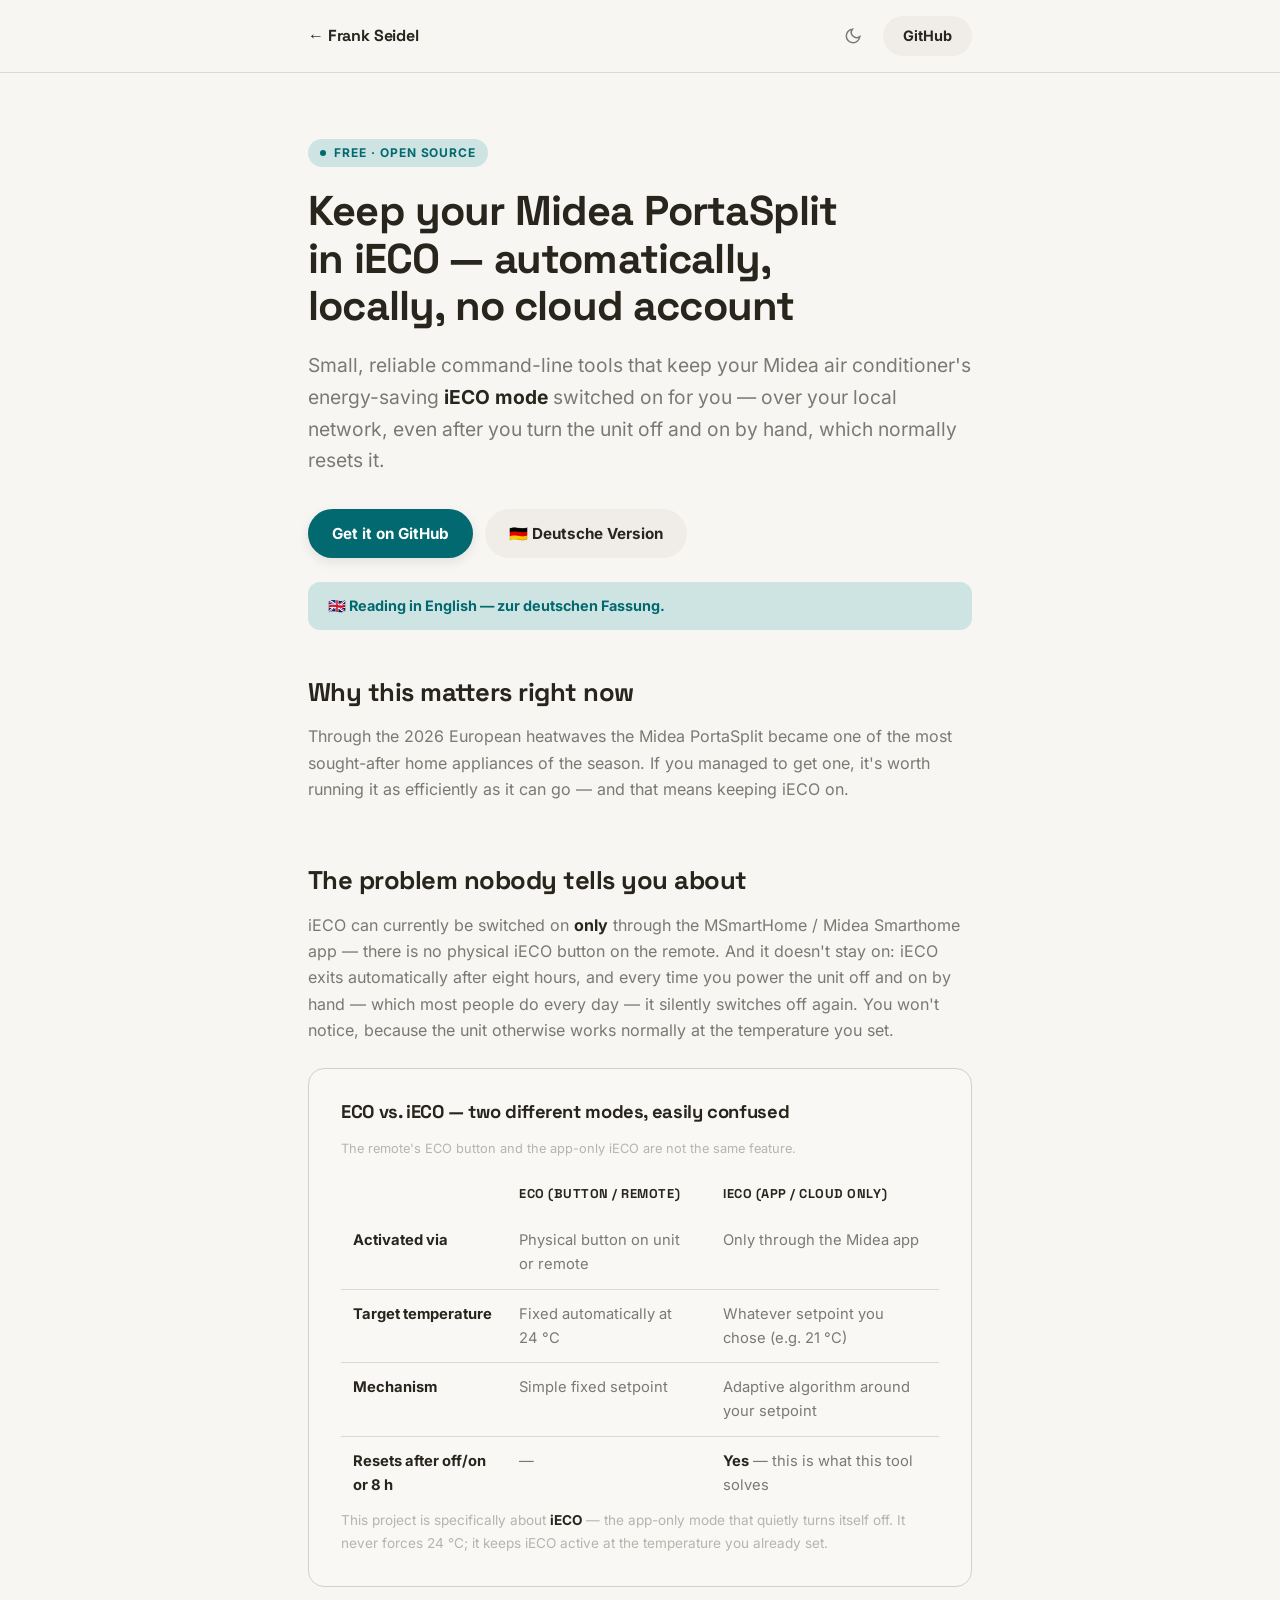
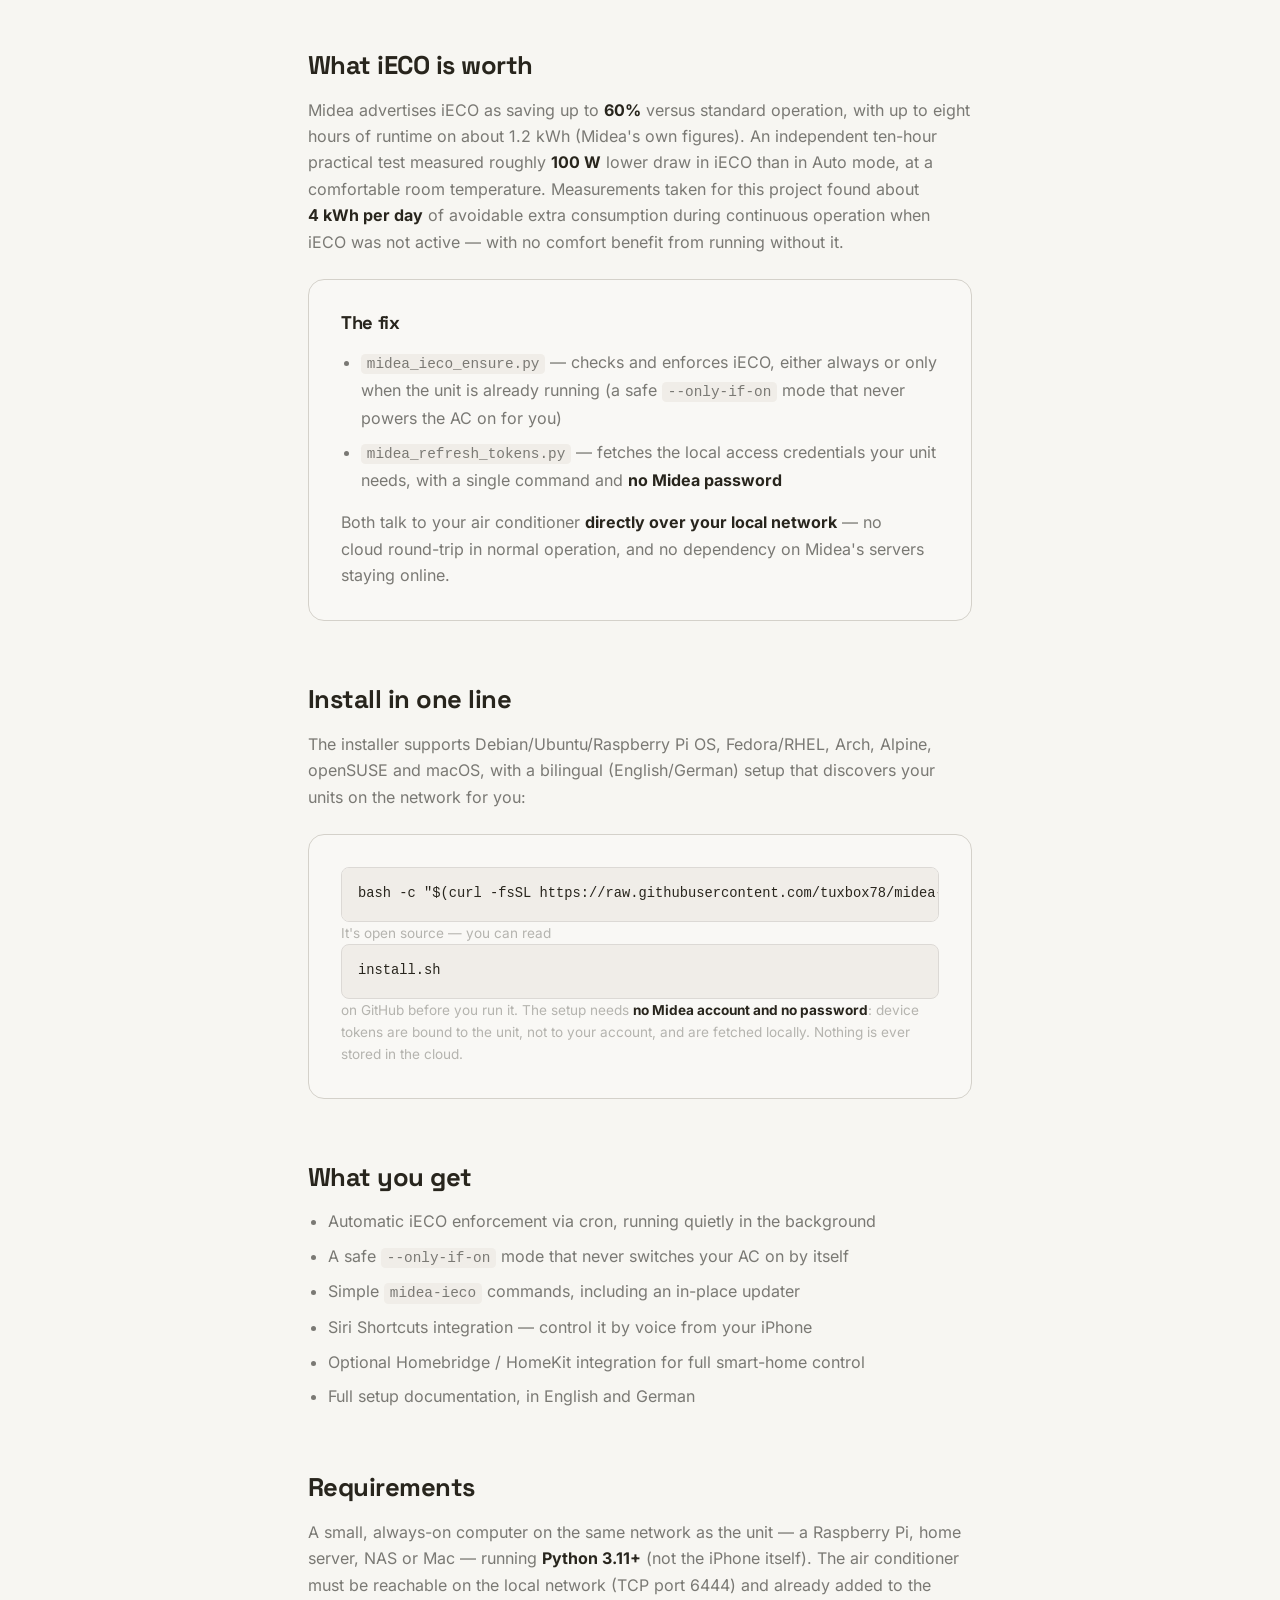
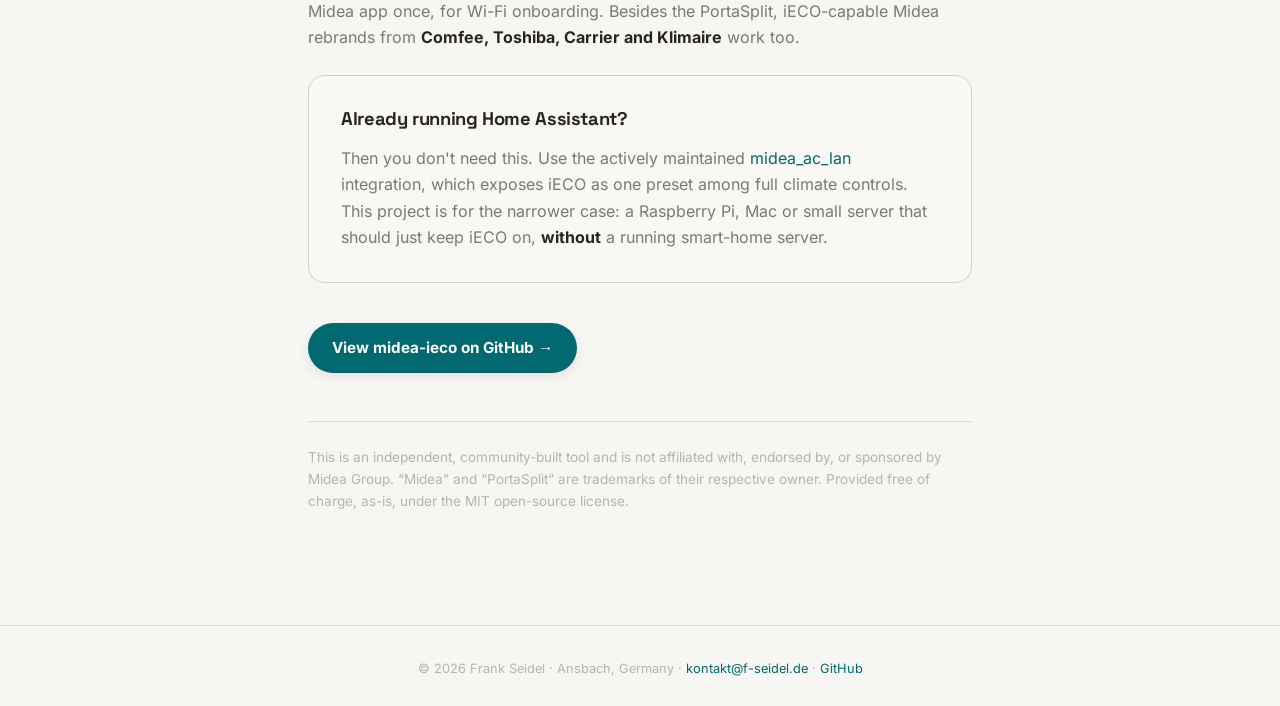
==== midea-ieco.html @ d1c1fd8d "midea-ieco: add English landing page Self-contained page in the site's design system (self-hosted fo" ====
<!DOCTYPE html>
<html lang="en">
<head>
  <meta charset="UTF-8" />
  <meta name="viewport" content="width=device-width, initial-scale=1.0" />
  <title>midea-ieco — Keep your Midea PortaSplit in iECO, automatically | Frank Seidel</title>
  <meta name="description" content="Free, open-source command-line tools that keep your Midea PortaSplit's energy-saving iECO mode permanently active — locally, without the app, no cloud account. Measured ~4 kWh/day saved." />

  <!-- Canonical + language alternates (separate URL per language, GDPR-clean, hreflang-linked) -->
  <link rel="canonical" href="https://f-seidel.de/midea-ieco.html" />
  <link rel="alternate" hreflang="en" href="https://f-seidel.de/midea-ieco.html" />
  <link rel="alternate" hreflang="de" href="https://f-seidel.de/de/midea-ieco.html" />
  <link rel="alternate" hreflang="x-default" href="https://f-seidel.de/midea-ieco.html" />

  <!-- Open Graph / Twitter — URLs MUST be absolute; social scrapers run no JS and need a real image file -->
  <meta property="og:type" content="website" />
  <meta property="og:title" content="Stop your Midea PortaSplit wasting electricity" />
  <meta property="og:description" content="Free, open-source scripts that keep the energy-saving iECO mode permanently active — locally, no app, no cloud account. Measured ~4 kWh/day saved." />
  <meta property="og:url" content="https://f-seidel.de/midea-ieco.html" />
  <meta property="og:image" content="https://f-seidel.de/assets/og/midea-ieco.png" />
  <meta property="og:image:width" content="1200" />
  <meta property="og:image:height" content="630" />
  <meta property="og:locale" content="en" />
  <meta property="og:locale:alternate" content="de" />
  <meta name="twitter:card" content="summary_large_image" />
  <meta name="twitter:title" content="Stop your Midea PortaSplit wasting electricity" />
  <meta name="twitter:description" content="Free, open-source scripts that keep iECO permanently active — locally, no app, no cloud account." />
  <meta name="twitter:image" content="https://f-seidel.de/assets/og/midea-ieco.png" />

  <link rel="icon" href="data:image/svg+xml,%3Csvg xmlns='http://www.w3.org/2000/svg' viewBox='0 0 24 24' fill='none' stroke='%234f98a3' stroke-width='2' stroke-linecap='round'%3E%3Cline x1='12' y1='2' x2='12' y2='22'/%3E%3Cline x1='2' y1='12' x2='22' y2='12'/%3E%3Cline x1='4.9' y1='4.9' x2='19.1' y2='19.1'/%3E%3Cline x1='19.1' y1='4.9' x2='4.9' y2='19.1'/%3E%3C/svg%3E" />

  <!-- Self-hosted fonts (SIL OFL) — same stylesheet the main site uses, no third-party CDN -->
  <link rel="stylesheet" href="assets/fonts/fonts.css" />

  <script type="application/ld+json">
  {
    "@context": "https://schema.org",
    "@type": "SoftwareApplication",
    "name": "midea-ieco",
    "applicationCategory": "UtilitiesApplication",
    "operatingSystem": "Linux, macOS",
    "description": "Free, open-source command-line tools that keep the energy-saving iECO mode of Midea PortaSplit (and compatible) air conditioners permanently active over the local network, without the app or a cloud account.",
    "url": "https://f-seidel.de/midea-ieco.html",
    "downloadUrl": "https://github.com/tuxbox78/midea-ieco",
    "license": "https://opensource.org/licenses/MIT",
    "author": { "@type": "Person", "name": "Frank Seidel", "url": "https://f-seidel.de" },
    "offers": { "@type": "Offer", "price": "0", "priceCurrency": "EUR" }
  }
  </script>

  <style>
    /* ─── TOKENS (shared with the main site) ─────────────────────── */
    :root{
      --font-display:'Space Grotesk','Helvetica Neue',sans-serif;
      --font-body:'Inter',sans-serif;
      --sp1:.25rem;--sp2:.5rem;--sp3:.75rem;--sp4:1rem;--sp5:1.25rem;--sp6:1.5rem;
      --sp8:2rem;--sp10:2.5rem;--sp12:3rem;--sp16:4rem;--sp20:5rem;
      --r-md:.5rem;--r-lg:.75rem;--r-xl:1rem;--r-full:9999px;
      --ease:180ms cubic-bezier(.16,1,.3,1);
    }
    :root,[data-theme="light"]{
      --bg:#f7f6f2;--surf:#f9f8f5;--surfoff:#f0ede8;--div:#dcd9d5;--bdr:#d4d1ca;
      --tx:#28251d;--txm:#7a7974;--txf:#b5b4af;
      --pri:#01696f;--prih:#0c4e54;--prihl:#cee4e2;
      --sh-md:0 4px 12px oklch(.2 .01 80/.09);--sh-lg:0 12px 32px oklch(.2 .01 80/.13);
    }
    [data-theme="dark"]{
      --bg:#111110;--surf:#1a1917;--surfoff:#252320;--div:#2e2d2b;--bdr:#383735;
      --tx:#d4d3d0;--txm:#7a7876;--txf:#4f4e4c;
      --pri:#4f98a3;--prih:#6db8c4;--prihl:#1a3336;
      --sh-md:0 4px 12px oklch(0 0 0/.35);--sh-lg:0 12px 32px oklch(0 0 0/.5);
    }
    @media(prefers-color-scheme:dark){:root:not([data-theme]){
      --bg:#111110;--surf:#1a1917;--surfoff:#252320;--div:#2e2d2b;--bdr:#383735;
      --tx:#d4d3d0;--txm:#7a7876;--txf:#4f4e4c;
      --pri:#4f98a3;--prih:#6db8c4;--prihl:#1a3336;
      --sh-md:0 4px 12px oklch(0 0 0/.35);--sh-lg:0 12px 32px oklch(0 0 0/.5);
    }}

    /* ─── RESET ──────────────────────────────────────────────────── */
    *,*::before,*::after{box-sizing:border-box;margin:0;padding:0}
    html{-webkit-font-smoothing:antialiased;text-rendering:optimizeLegibility;scroll-behavior:smooth}
    body{min-height:100dvh;font-family:var(--font-body);color:var(--tx);background:var(--bg);
      line-height:1.65;transition:background var(--ease),color var(--ease)}
    h1,h2,h3{font-family:var(--font-display);line-height:1.15;letter-spacing:-.02em;text-wrap:balance}
    p,li{text-wrap:pretty}
    a{color:var(--pri);text-decoration:none;transition:color var(--ease)}
    a:hover{color:var(--prih)}
    code{font-family:ui-monospace,SFMono-Regular,Menlo,monospace;background:var(--surfoff);
      padding:.15em .4em;border-radius:.3em;font-size:.9em}
    :focus-visible{outline:2px solid var(--pri);outline-offset:3px;border-radius:.25rem}
    @media(prefers-reduced-motion:reduce){*{transition-duration:.01ms!important;scroll-behavior:auto}}

    /* ─── LAYOUT ─────────────────────────────────────────────────── */
    .wrap{max-width:760px;margin-inline:auto;padding-inline:clamp(var(--sp4),5vw,var(--sp12))}
    main{padding-block:clamp(var(--sp10),6vw,var(--sp16))}

    /* ─── HEADER ─────────────────────────────────────────────────── */
    .hdr{position:sticky;top:0;z-index:50;border-bottom:1px solid var(--div);
      background:color-mix(in oklch,var(--bg) 84%,transparent);
      backdrop-filter:blur(12px);-webkit-backdrop-filter:blur(12px)}
    .hdr .wrap{display:flex;align-items:center;justify-content:space-between;gap:var(--sp4);
      padding-block:var(--sp4)}
    .back{display:inline-flex;align-items:center;gap:var(--sp2);font-weight:700;color:var(--tx);
      font-family:var(--font-display);letter-spacing:-.01em}
    .back:hover{color:var(--pri)}
    .hdr-acts{display:flex;align-items:center;gap:var(--sp3)}
    .thm-btn{display:flex;align-items:center;justify-content:center;width:36px;height:36px;
      border-radius:var(--r-full);color:var(--txm);background:none;border:none;cursor:pointer;
      transition:color var(--ease),background var(--ease)}
    .thm-btn:hover{color:var(--tx);background:var(--surfoff)}

    /* ─── BUTTONS ────────────────────────────────────────────────── */
    .btn{display:inline-flex;align-items:center;gap:var(--sp2);padding:var(--sp3) var(--sp6);
      border-radius:var(--r-full);font-size:.95rem;font-weight:600;
      transition:background var(--ease),color var(--ease),box-shadow var(--ease)}
    .btn-sm{padding:var(--sp2) var(--sp5);font-size:.9rem}
    .btn-pri{background:var(--pri);color:#fff;box-shadow:var(--sh-md)}
    .btn-pri:hover{background:var(--prih);color:#fff}
    .btn-ghost{background:var(--surfoff);color:var(--tx)}
    .btn-ghost:hover{background:var(--div)}

    /* ─── HERO + SECTIONS ────────────────────────────────────────── */
    .eyebrow{display:inline-flex;align-items:center;gap:var(--sp2);font-size:.75rem;font-weight:700;
      letter-spacing:.08em;text-transform:uppercase;color:var(--pri);background:var(--prihl);
      padding:var(--sp1) var(--sp3);border-radius:var(--r-full);margin-bottom:var(--sp5)}
    .eyebrow::before{content:'';width:6px;height:6px;border-radius:50%;background:var(--pri)}
    h1{font-size:clamp(1.9rem,4.5vw,2.6rem);font-weight:800;margin-bottom:var(--sp5);max-width:20ch}
    .sub{font-size:clamp(1.05rem,2.5vw,1.2rem);color:var(--txm);max-width:56ch;margin-bottom:var(--sp8)}
    .btnrow{display:flex;flex-wrap:wrap;gap:var(--sp3);margin-bottom:var(--sp6)}
    .lang-note{background:var(--prihl);border-radius:var(--r-lg);padding:var(--sp3) var(--sp5);
      font-size:.9rem;font-weight:600;color:var(--pri);margin-bottom:var(--sp12)}
    h2{font-size:clamp(1.35rem,3vw,1.6rem);font-weight:800;margin:var(--sp16) 0 var(--sp4)}
    h2:first-of-type{margin-top:var(--sp8)}
    p{color:var(--txm);margin-bottom:var(--sp4)}
    ul{margin:0 0 var(--sp4) var(--sp5);color:var(--txm)}
    li{margin-bottom:var(--sp2)}
    strong{color:var(--tx);font-weight:700}

    /* ─── CARDS + TABLE ──────────────────────────────────────────── */
    .card{background:var(--surf);border:1px solid var(--bdr);border-radius:var(--r-xl);
      padding:clamp(var(--sp5),4vw,var(--sp8));margin:var(--sp6) 0}
    .card h3{font-size:1.15rem;font-weight:800;margin-bottom:var(--sp4)}
    .card p:last-child,.card ul:last-child{margin-bottom:0}
    .tbl-scroll{overflow-x:auto}
    table{width:100%;border-collapse:collapse;font-size:.92rem;color:var(--txm);min-width:32rem}
    caption{text-align:left;font-size:.8rem;color:var(--txf);margin-bottom:var(--sp3)}
    th,td{padding:var(--sp3) var(--sp3);text-align:left;border-bottom:1px solid var(--div);vertical-align:top}
    thead th{color:var(--tx);font-family:var(--font-display);font-size:.8rem;text-transform:uppercase;letter-spacing:.04em}
    tbody th{font-weight:600;color:var(--tx);font-family:var(--font-body)}
    tr:last-child td,tr:last-child th{border-bottom:none}
    .install code{display:block;padding:var(--sp4);border-radius:var(--r-md);background:var(--surfoff);
      color:var(--tx);font-size:.86rem;line-height:1.5;overflow-x:auto;white-space:pre;border:1px solid var(--div)}
    .muted{font-size:.85rem;color:var(--txf)}

    /* ─── FOOTER ─────────────────────────────────────────────────── */
    .disclaimer{font-size:.85rem;color:var(--txf);border-top:1px solid var(--div);
      margin-top:var(--sp12);padding-top:var(--sp6)}
    .ftr{border-top:1px solid var(--div);padding-block:var(--sp8);margin-top:var(--sp8);
      text-align:center;font-size:.8rem;color:var(--txf)}
  </style>
</head>
<body>

<!-- ═══════════════════════ HEADER ═══════════════════════════════ -->
<header class="hdr">
  <div class="wrap">
    <a class="back" href="index.html#projects" aria-label="Back to Frank Seidel's homepage">&larr;&nbsp;Frank Seidel</a>
    <div class="hdr-acts">
      <button class="thm-btn" data-thm type="button" aria-label="Toggle colour theme">
        <svg width="18" height="18" viewBox="0 0 24 24" fill="none" stroke="currentColor" stroke-width="2" aria-hidden="true"><path d="M21 12.79A9 9 0 1 1 11.21 3 7 7 0 0 0 21 12.79z"/></svg>
      </button>
      <a class="btn btn-ghost btn-sm" href="https://github.com/tuxbox78/midea-ieco" target="_blank" rel="noopener noreferrer">GitHub</a>
    </div>
  </div>
</header>

<!-- ═══════════════════════ MAIN ════════════════════════════════ -->
<main>
  <div class="wrap">

    <span class="eyebrow">Free &middot; Open Source</span>
    <h1>Keep your Midea PortaSplit in iECO — automatically, locally, no cloud account</h1>
    <p class="sub">Small, reliable command-line tools that keep your Midea air conditioner's energy-saving <strong>iECO mode</strong> switched on for you — over your local network, even after you turn the unit off and on by hand, which normally resets it.</p>

    <div class="btnrow">
      <a class="btn btn-pri" href="https://github.com/tuxbox78/midea-ieco" target="_blank" rel="noopener noreferrer">Get it on GitHub</a>
      <a class="btn btn-ghost" href="de/midea-ieco.html">🇩🇪 Deutsche Version</a>
    </div>
    <p class="lang-note">🇬🇧 Reading in English — <a href="de/midea-ieco.html">zur deutschen Fassung</a>.</p>

    <h2>Why this matters right now</h2>
    <p>Through the 2026 European heatwaves the Midea PortaSplit became one of the most sought-after home appliances of the season. If you managed to get one, it's worth running it as efficiently as it can go — and that means keeping iECO on.</p>

    <h2>The problem nobody tells you about</h2>
    <p>iECO can currently be switched on <strong>only</strong> through the MSmartHome / Midea Smarthome app — there is no physical iECO button on the remote. And it doesn't stay on: iECO exits automatically after eight hours, and every time you power the unit off and on by hand — which most people do every day — it silently switches off again. You won't notice, because the unit otherwise works normally at the temperature you set.</p>

    <div class="card">
      <h3>ECO vs. iECO — two different modes, easily confused</h3>
      <div class="tbl-scroll">
        <table>
          <caption>The remote's ECO button and the app-only iECO are not the same feature.</caption>
          <thead>
            <tr><th scope="col"></th><th scope="col">ECO (button / remote)</th><th scope="col">iECO (app / cloud only)</th></tr>
          </thead>
          <tbody>
            <tr><th scope="row">Activated via</th><td>Physical button on unit or remote</td><td>Only through the Midea app</td></tr>
            <tr><th scope="row">Target temperature</th><td>Fixed automatically at 24&nbsp;°C</td><td>Whatever setpoint you chose (e.g. 21&nbsp;°C)</td></tr>
            <tr><th scope="row">Mechanism</th><td>Simple fixed setpoint</td><td>Adaptive algorithm around your setpoint</td></tr>
            <tr><th scope="row">Resets after off/on or 8&nbsp;h</th><td>—</td><td><strong>Yes</strong> — this is what this tool solves</td></tr>
          </tbody>
        </table>
      </div>
      <p class="muted">This project is specifically about <strong>iECO</strong> — the app-only mode that quietly turns itself off. It never forces 24&nbsp;°C; it keeps iECO active at the temperature you already set.</p>
    </div>

    <h2>What iECO is worth</h2>
    <p>Midea advertises iECO as saving up to <strong>60%</strong> versus standard operation, with up to eight hours of runtime on about 1.2&nbsp;kWh (Midea's own figures). An independent ten-hour practical test measured roughly <strong>100&nbsp;W</strong> lower draw in iECO than in Auto mode, at a comfortable room temperature. Measurements taken for this project found about <strong>4&nbsp;kWh per day</strong> of avoidable extra consumption during continuous operation when iECO was not active — with no comfort benefit from running without it.</p>

    <div class="card">
      <h3>The fix</h3>
      <ul>
        <li><code>midea_ieco_ensure.py</code> — checks and enforces iECO, either always or only when the unit is already running (a safe <code>--only-if-on</code> mode that never powers the AC on for you)</li>
        <li><code>midea_refresh_tokens.py</code> — fetches the local access credentials your unit needs, with a single command and <strong>no Midea password</strong></li>
      </ul>
      <p>Both talk to your air conditioner <strong>directly over your local network</strong> — no cloud round-trip in normal operation, and no dependency on Midea's servers staying online.</p>
    </div>

    <h2>Install in one line</h2>
    <p>The installer supports Debian/Ubuntu/Raspberry&nbsp;Pi&nbsp;OS, Fedora/RHEL, Arch, Alpine, openSUSE and macOS, with a bilingual (English/German) setup that discovers your units on the network for you:</p>
    <div class="card install">
      <code>bash -c "$(curl -fsSL https://raw.githubusercontent.com/tuxbox78/midea-ieco/main/install.sh)"</code>
      <p class="muted">It's open source — you can read <code>install.sh</code> on GitHub before you run it. The setup needs <strong>no Midea account and no password</strong>: device tokens are bound to the unit, not to your account, and are fetched locally. Nothing is ever stored in the cloud.</p>
    </div>

    <h2>What you get</h2>
    <ul>
      <li>Automatic iECO enforcement via cron, running quietly in the background</li>
      <li>A safe <code>--only-if-on</code> mode that never switches your AC on by itself</li>
      <li>Simple <code>midea-ieco</code> commands, including an in-place updater</li>
      <li>Siri Shortcuts integration — control it by voice from your iPhone</li>
      <li>Optional Homebridge / HomeKit integration for full smart-home control</li>
      <li>Full setup documentation, in English and German</li>
    </ul>

    <h2>Requirements</h2>
    <p>A small, always-on computer on the same network as the unit — a Raspberry&nbsp;Pi, home server, NAS or Mac — running <strong>Python&nbsp;3.11+</strong> (not the iPhone itself). The air conditioner must be reachable on the local network (TCP port 6444) and already added to the Midea app once, for Wi-Fi onboarding. Besides the PortaSplit, iECO-capable Midea rebrands from <strong>Comfee, Toshiba, Carrier and Klimaire</strong> work too.</p>

    <div class="card">
      <h3>Already running Home Assistant?</h3>
      <p>Then you don't need this. Use the actively maintained <a href="https://github.com/wuwentao/midea_ac_lan" target="_blank" rel="noopener noreferrer">midea_ac_lan</a> integration, which exposes iECO as one preset among full climate controls. This project is for the narrower case: a Raspberry&nbsp;Pi, Mac or small server that should just keep iECO on, <strong>without</strong> a running smart-home server.</p>
    </div>

    <div class="btnrow" style="margin-top:var(--sp10)">
      <a class="btn btn-pri" href="https://github.com/tuxbox78/midea-ieco" target="_blank" rel="noopener noreferrer">View midea-ieco on GitHub →</a>
    </div>

    <p class="disclaimer">This is an independent, community-built tool and is not affiliated with, endorsed by, or sponsored by Midea Group. “Midea” and “PortaSplit” are trademarks of their respective owner. Provided free of charge, as-is, under the MIT open-source license.</p>

  </div>
</main>

<footer class="ftr">
  <div class="wrap">© 2026 Frank Seidel · Ansbach, Germany · <a href="mailto:kontakt@f-seidel.de">kontakt@f-seidel.de</a> · <a href="https://github.com/tuxbox78/midea-ieco" target="_blank" rel="noopener noreferrer">GitHub</a></div>
</footer>

<!-- ═══════════════════════ THEME TOGGLE ════════════════════════ -->
<script>
// Mirror the main site: respect the OS theme by default, allow a manual toggle.
(function(){
  var html=document.documentElement,btn=document.querySelector('[data-thm]');
  var t=html.getAttribute('data-theme')||(matchMedia('(prefers-color-scheme:dark)').matches?'dark':'light');
  html.setAttribute('data-theme',t);
  function ico(t){if(!btn)return;btn.setAttribute('aria-label','Switch to '+(t==='dark'?'light':'dark')+' mode');
    btn.innerHTML=t==='dark'
    ?'<svg width="18" height="18" viewBox="0 0 24 24" fill="none" stroke="currentColor" stroke-width="2" aria-hidden="true"><circle cx="12" cy="12" r="5"/><line x1="12" y1="1" x2="12" y2="3"/><line x1="12" y1="21" x2="12" y2="23"/><line x1="4.22" y1="4.22" x2="5.64" y2="5.64"/><line x1="18.36" y1="18.36" x2="19.78" y2="19.78"/><line x1="1" y1="12" x2="3" y2="12"/><line x1="21" y1="12" x2="23" y2="12"/><line x1="4.22" y1="19.78" x2="5.64" y2="18.36"/><line x1="18.36" y1="5.64" x2="19.78" y2="4.22"/></svg>'
    :'<svg width="18" height="18" viewBox="0 0 24 24" fill="none" stroke="currentColor" stroke-width="2" aria-hidden="true"><path d="M21 12.79A9 9 0 1 1 11.21 3 7 7 0 0 0 21 12.79z"/></svg>';}
  ico(t);
  if(btn)btn.addEventListener('click',function(){t=t==='dark'?'light':'dark';html.setAttribute('data-theme',t);ico(t);});
})();
</script>

</body>
</html>
---- assets/fonts/fonts.css ----
/*
 * Self-hosted webfonts for f-seidel.de — SIL Open Font License 1.1.
 *   Body:    Inter          (see OFL-Inter.txt)
 *   Display: Space Grotesk  (see OFL-SpaceGrotesk.txt)
 *
 * Self-hosted on purpose: no visitor IP is ever sent to a third-party font
 * CDN (GDPR). The OFL permits self-hosting and redistribution, including from
 * this public repository.
 *
 * Space Grotesk ships no 800 weight; the site's 800 headings resolve to 700
 * via nearest-weight matching — intentional, do not fake an 800 face.
 *
 * url() paths are relative to THIS file (assets/fonts/), so the same stylesheet
 * works unchanged whether linked from / or from /de/.
 */
@font-face{font-family:'Inter';font-style:normal;font-weight:400;font-display:swap;src:url('inter-400.woff2') format('woff2')}
@font-face{font-family:'Inter';font-style:normal;font-weight:500;font-display:swap;src:url('inter-500.woff2') format('woff2')}
@font-face{font-family:'Inter';font-style:normal;font-weight:700;font-display:swap;src:url('inter-700.woff2') format('woff2')}
@font-face{font-family:'Space Grotesk';font-style:normal;font-weight:500;font-display:swap;src:url('space-grotesk-500.woff2') format('woff2')}
@font-face{font-family:'Space Grotesk';font-style:normal;font-weight:700;font-display:swap;src:url('space-grotesk-700.woff2') format('woff2')}
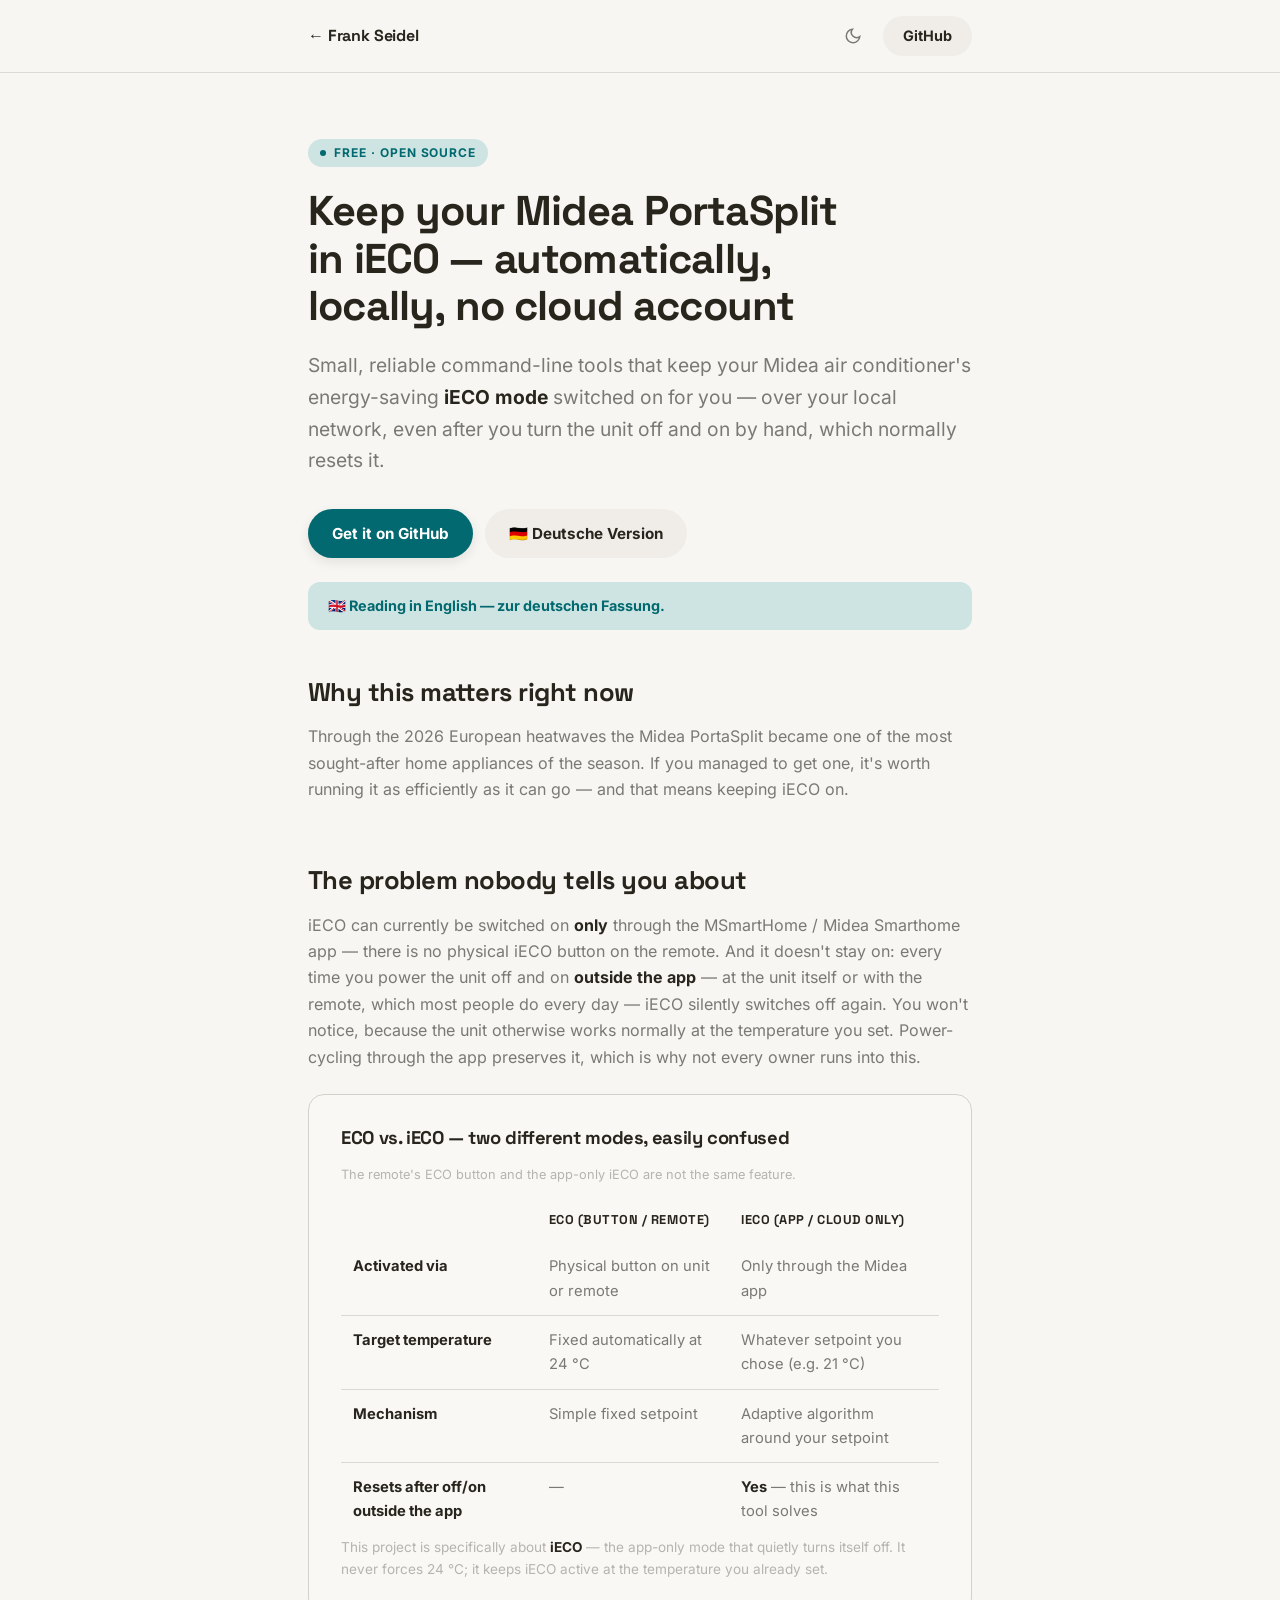
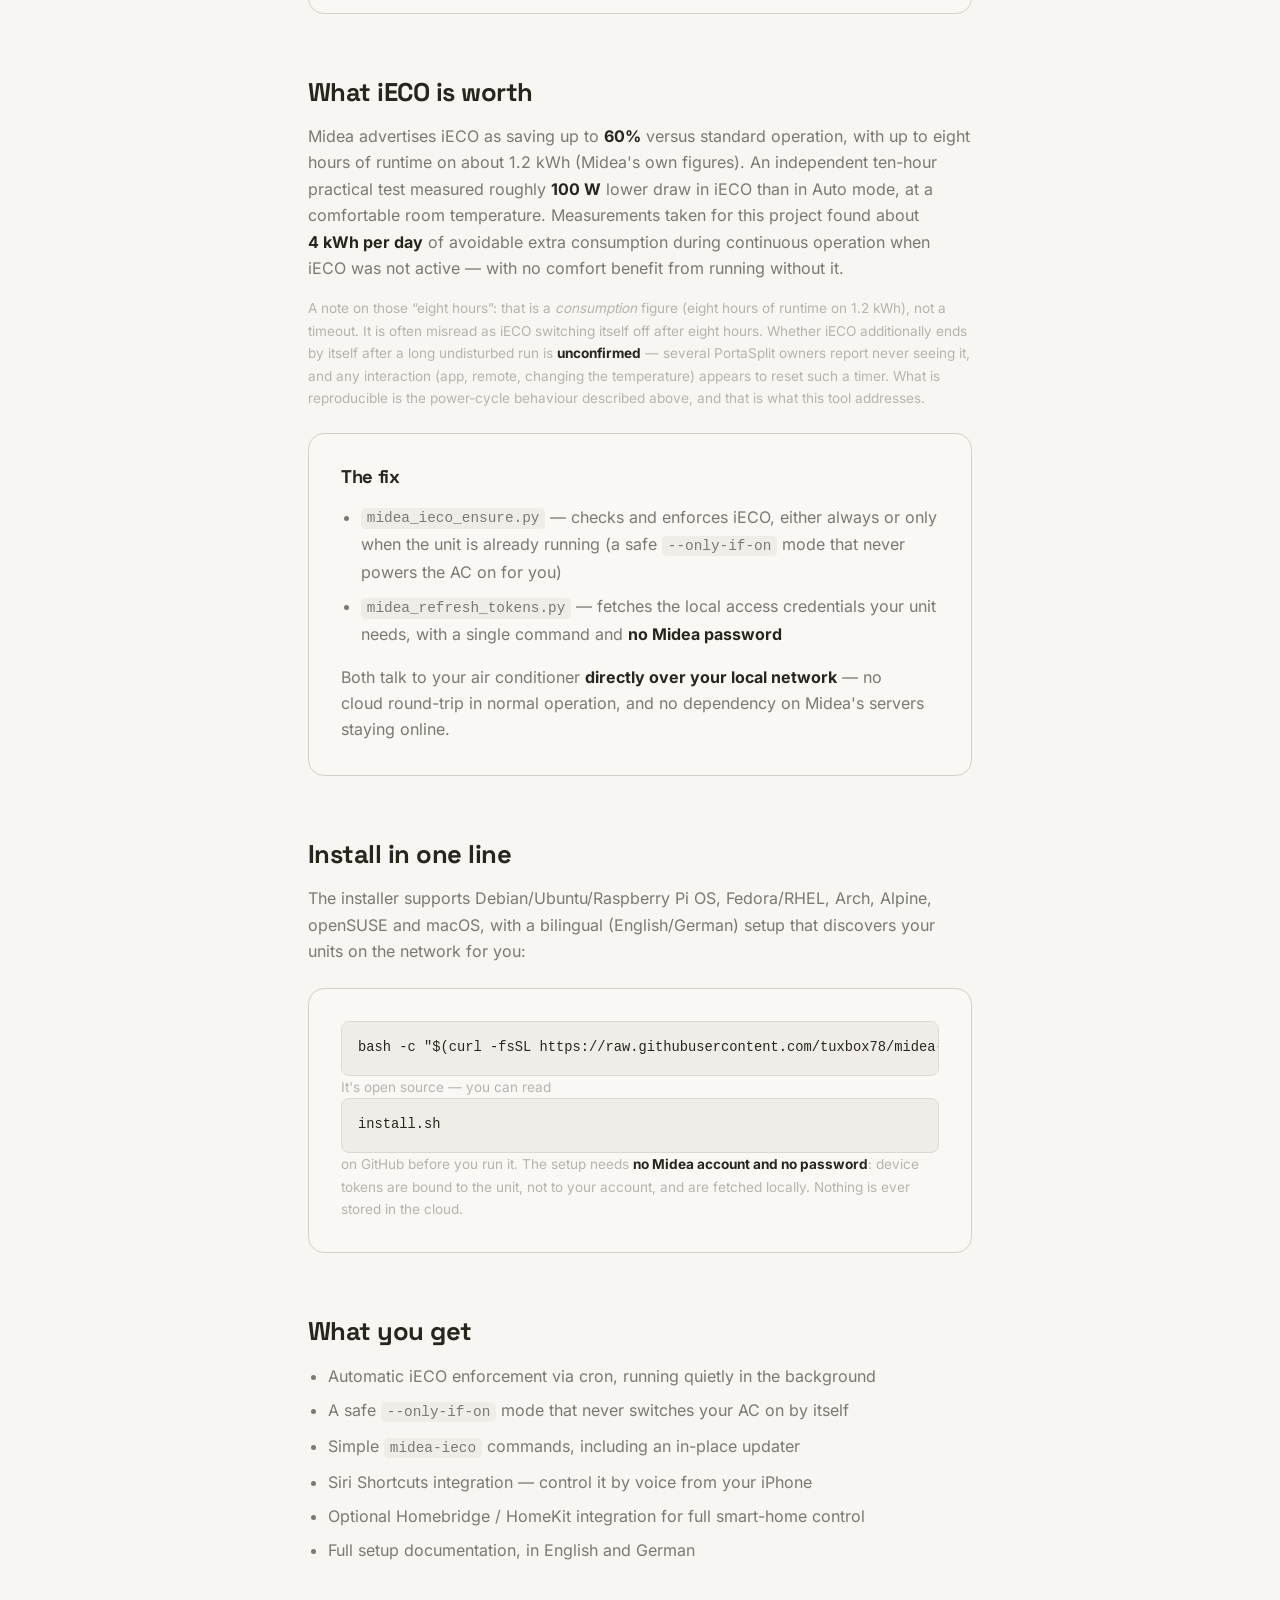
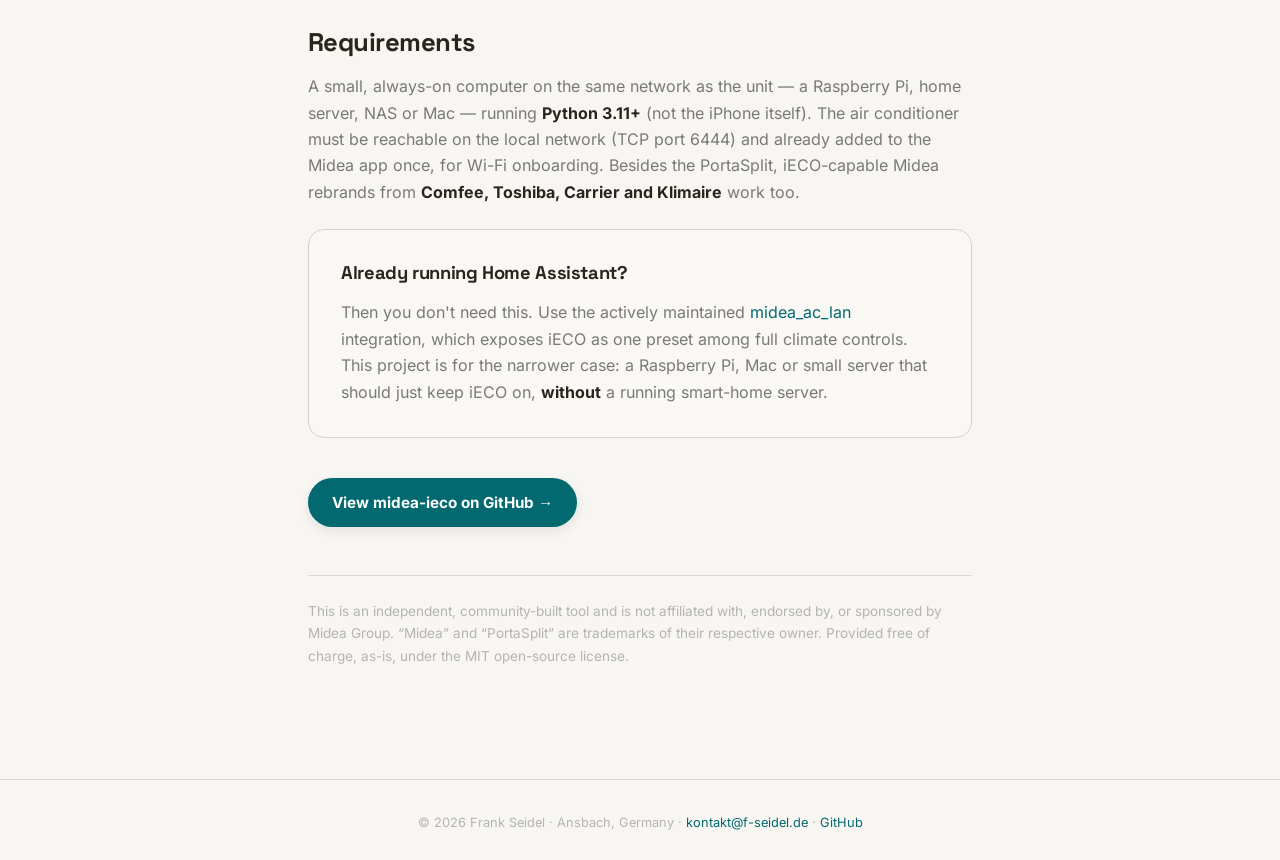
==== commit 2b98f653: "midea-ieco pages: mark the eight-hour iECO timeout as unconfirmed Readers of a press article pointed" ====
--- a/midea-ieco.html
+++ b/midea-ieco.html
@@ -193,7 +193,7 @@
     <p>Through the 2026 European heatwaves the Midea PortaSplit became one of the most sought-after home appliances of the season. If you managed to get one, it's worth running it as efficiently as it can go — and that means keeping iECO on.</p>
 
     <h2>The problem nobody tells you about</h2>
-    <p>iECO can currently be switched on <strong>only</strong> through the MSmartHome / Midea Smarthome app — there is no physical iECO button on the remote. And it doesn't stay on: iECO exits automatically after eight hours, and every time you power the unit off and on by hand — which most people do every day — it silently switches off again. You won't notice, because the unit otherwise works normally at the temperature you set.</p>
+    <p>iECO can currently be switched on <strong>only</strong> through the MSmartHome / Midea Smarthome app — there is no physical iECO button on the remote. And it doesn't stay on: every time you power the unit off and on <strong>outside the app</strong> — at the unit itself or with the remote, which most people do every day — iECO silently switches off again. You won't notice, because the unit otherwise works normally at the temperature you set. Power-cycling through the app preserves it, which is why not every owner runs into this.</p>
 
     <div class="card">
       <h3>ECO vs. iECO — two different modes, easily confused</h3>
@@ -207,7 +207,7 @@
             <tr><th scope="row">Activated via</th><td>Physical button on unit or remote</td><td>Only through the Midea app</td></tr>
             <tr><th scope="row">Target temperature</th><td>Fixed automatically at 24&nbsp;°C</td><td>Whatever setpoint you chose (e.g. 21&nbsp;°C)</td></tr>
             <tr><th scope="row">Mechanism</th><td>Simple fixed setpoint</td><td>Adaptive algorithm around your setpoint</td></tr>
-            <tr><th scope="row">Resets after off/on or 8&nbsp;h</th><td>—</td><td><strong>Yes</strong> — this is what this tool solves</td></tr>
+            <tr><th scope="row">Resets after off/on outside the app</th><td>—</td><td><strong>Yes</strong> — this is what this tool solves</td></tr>
           </tbody>
         </table>
       </div>
@@ -216,6 +216,7 @@
 
     <h2>What iECO is worth</h2>
     <p>Midea advertises iECO as saving up to <strong>60%</strong> versus standard operation, with up to eight hours of runtime on about 1.2&nbsp;kWh (Midea's own figures). An independent ten-hour practical test measured roughly <strong>100&nbsp;W</strong> lower draw in iECO than in Auto mode, at a comfortable room temperature. Measurements taken for this project found about <strong>4&nbsp;kWh per day</strong> of avoidable extra consumption during continuous operation when iECO was not active — with no comfort benefit from running without it.</p>
+    <p class="muted">A note on those “eight hours”: that is a <em>consumption</em> figure (eight hours of runtime on 1.2&nbsp;kWh), not a timeout. It is often misread as iECO switching itself off after eight hours. Whether iECO additionally ends by itself after a long undisturbed run is <strong>unconfirmed</strong> — several PortaSplit owners report never seeing it, and any interaction (app, remote, changing the temperature) appears to reset such a timer. What is reproducible is the power-cycle behaviour described above, and that is what this tool addresses.</p>
 
     <div class="card">
       <h3>The fix</h3>
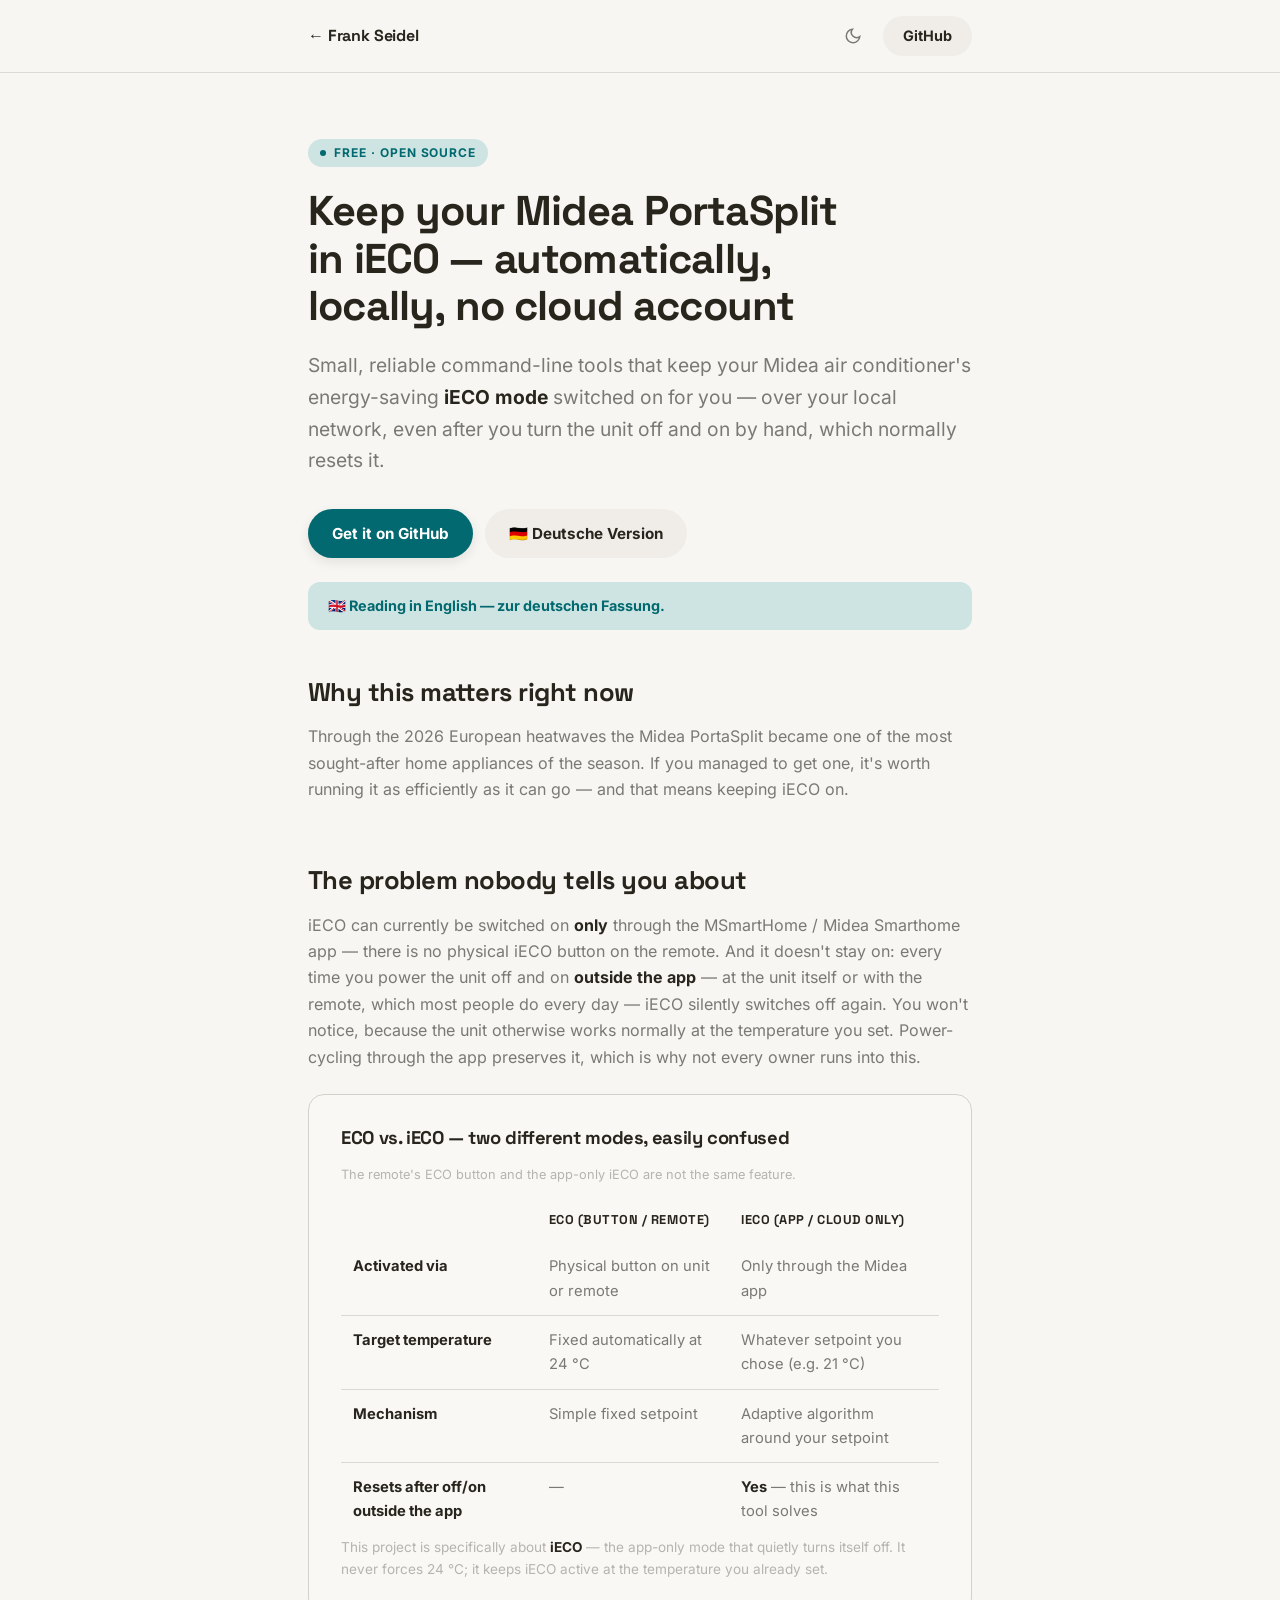
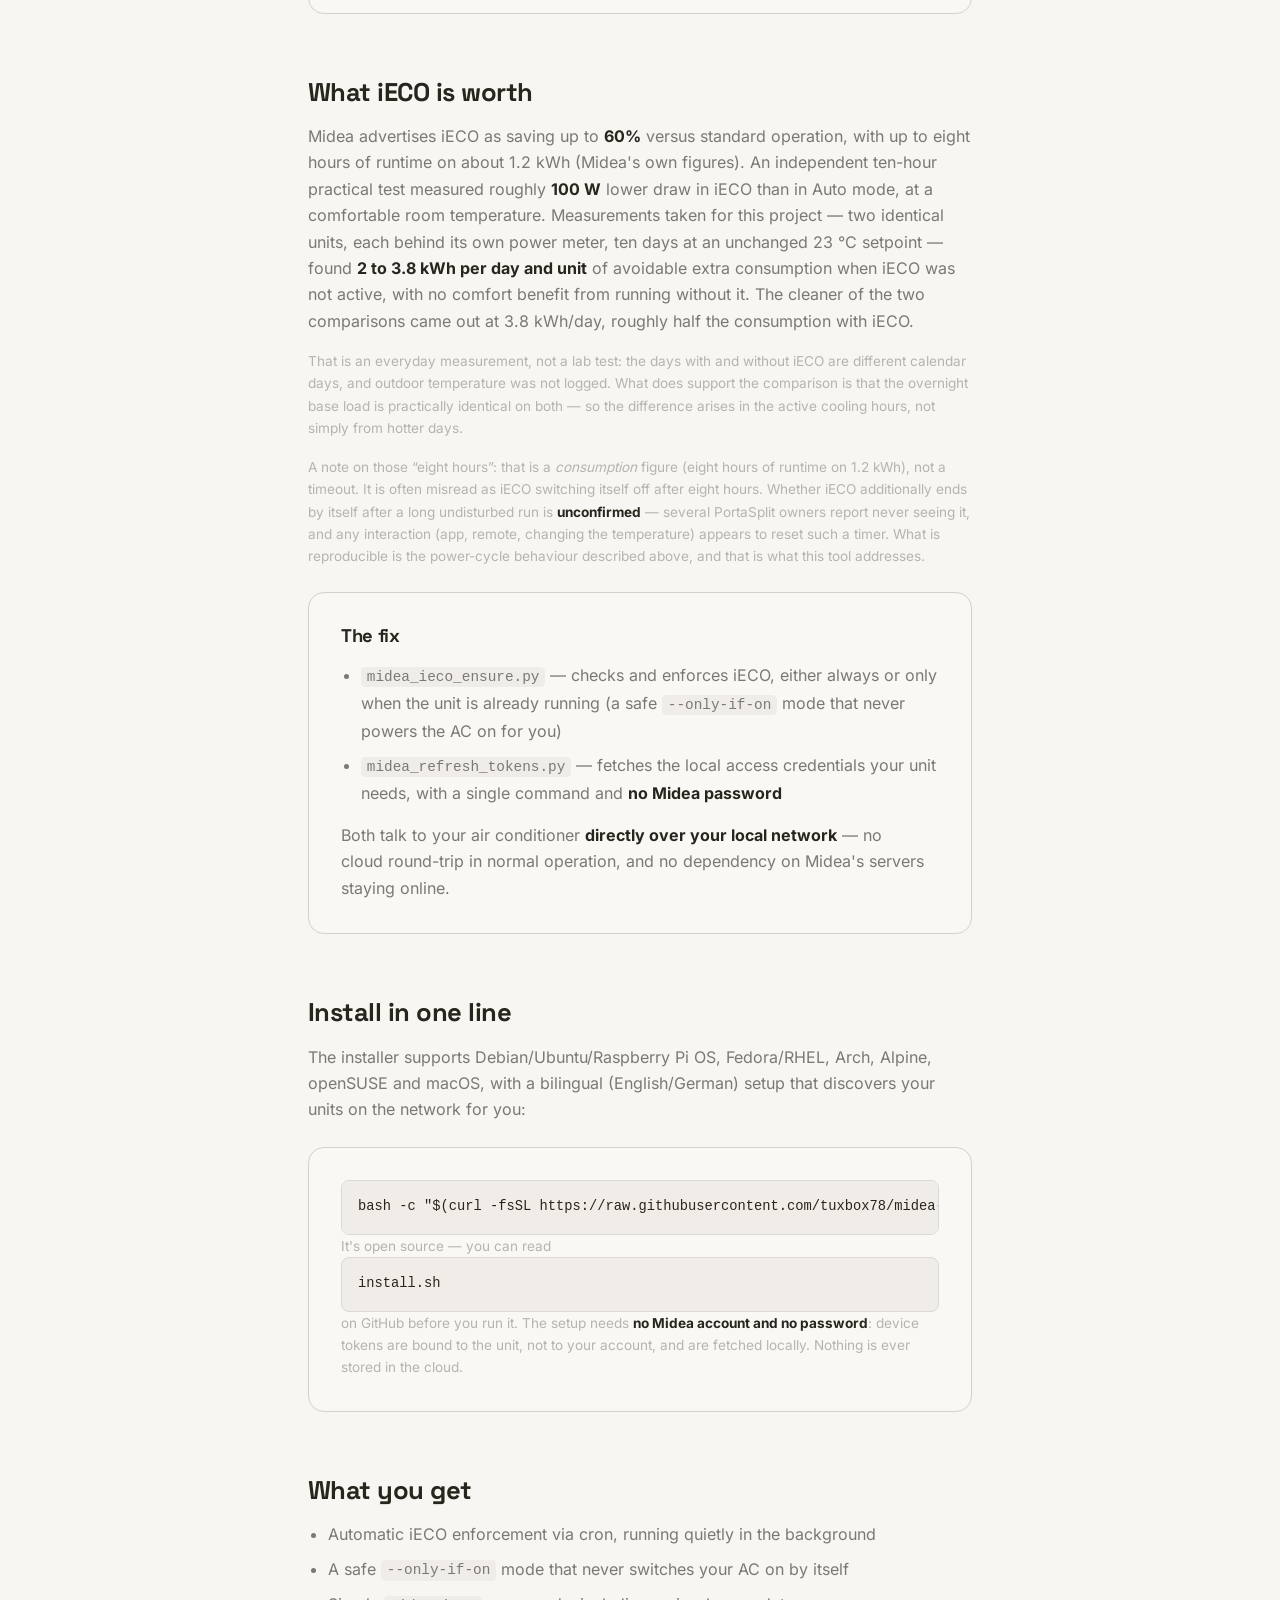
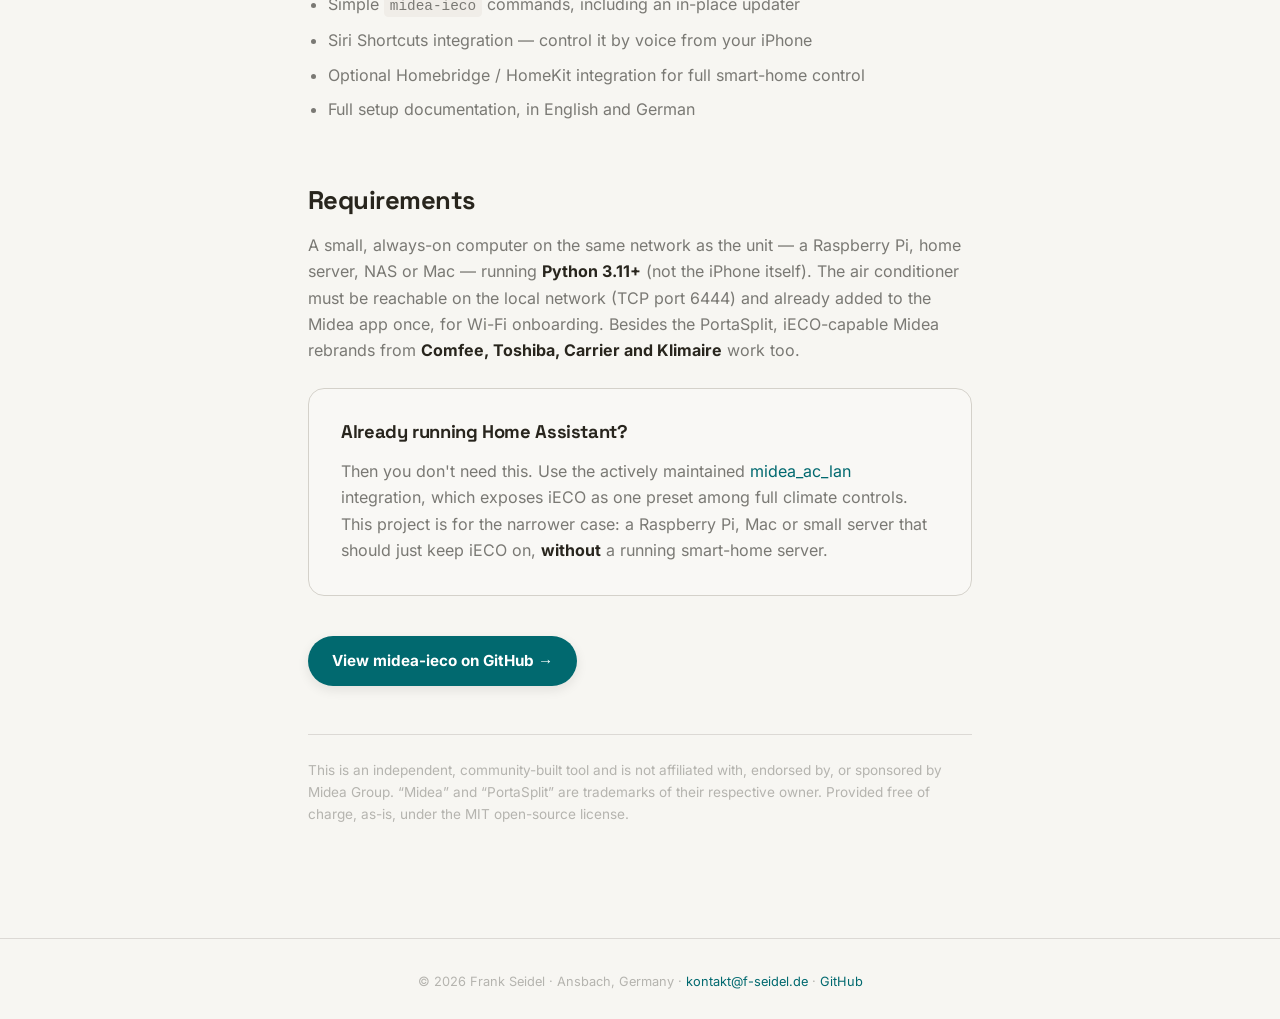
==== commit ae64ff40: "midea-ieco pages: state the measured range instead of a flat 4 kWh Re-deriving the per-day figures f" ====
--- a/midea-ieco.html
+++ b/midea-ieco.html
@@ -4,7 +4,7 @@
   <meta charset="UTF-8" />
   <meta name="viewport" content="width=device-width, initial-scale=1.0" />
   <title>midea-ieco — Keep your Midea PortaSplit in iECO, automatically | Frank Seidel</title>
-  <meta name="description" content="Free, open-source command-line tools that keep your Midea PortaSplit's energy-saving iECO mode permanently active — locally, without the app, no cloud account. Measured ~4 kWh/day saved." />
+  <meta name="description" content="Free, open-source command-line tools that keep your Midea PortaSplit's energy-saving iECO mode permanently active — locally, without the app, no cloud account. Measured 2–3.8 kWh/day saved." />
 
   <!-- Canonical + language alternates (separate URL per language, GDPR-clean, hreflang-linked) -->
   <link rel="canonical" href="https://f-seidel.de/midea-ieco.html" />
@@ -15,7 +15,7 @@
   <!-- Open Graph / Twitter — URLs MUST be absolute; social scrapers run no JS and need a real image file -->
   <meta property="og:type" content="website" />
   <meta property="og:title" content="Stop your Midea PortaSplit wasting electricity" />
-  <meta property="og:description" content="Free, open-source scripts that keep the energy-saving iECO mode permanently active — locally, no app, no cloud account. Measured ~4 kWh/day saved." />
+  <meta property="og:description" content="Free, open-source scripts that keep the energy-saving iECO mode permanently active — locally, no app, no cloud account. Measured 2–3.8 kWh/day saved." />
   <meta property="og:url" content="https://f-seidel.de/midea-ieco.html" />
   <meta property="og:image" content="https://f-seidel.de/assets/og/midea-ieco.png" />
   <meta property="og:image:width" content="1200" />
@@ -215,7 +215,8 @@
     </div>
 
     <h2>What iECO is worth</h2>
-    <p>Midea advertises iECO as saving up to <strong>60%</strong> versus standard operation, with up to eight hours of runtime on about 1.2&nbsp;kWh (Midea's own figures). An independent ten-hour practical test measured roughly <strong>100&nbsp;W</strong> lower draw in iECO than in Auto mode, at a comfortable room temperature. Measurements taken for this project found about <strong>4&nbsp;kWh per day</strong> of avoidable extra consumption during continuous operation when iECO was not active — with no comfort benefit from running without it.</p>
+    <p>Midea advertises iECO as saving up to <strong>60%</strong> versus standard operation, with up to eight hours of runtime on about 1.2&nbsp;kWh (Midea's own figures). An independent ten-hour practical test measured roughly <strong>100&nbsp;W</strong> lower draw in iECO than in Auto mode, at a comfortable room temperature. Measurements taken for this project — two identical units, each behind its own power meter, ten days at an unchanged 23&nbsp;°C setpoint — found <strong>2 to 3.8&nbsp;kWh per day and unit</strong> of avoidable extra consumption when iECO was not active, with no comfort benefit from running without it. The cleaner of the two comparisons came out at 3.8&nbsp;kWh/day, roughly half the consumption with iECO.</p>
+    <p class="muted">That is an everyday measurement, not a lab test: the days with and without iECO are different calendar days, and outdoor temperature was not logged. What does support the comparison is that the overnight base load is practically identical on both — so the difference arises in the active cooling hours, not simply from hotter days.</p>
     <p class="muted">A note on those “eight hours”: that is a <em>consumption</em> figure (eight hours of runtime on 1.2&nbsp;kWh), not a timeout. It is often misread as iECO switching itself off after eight hours. Whether iECO additionally ends by itself after a long undisturbed run is <strong>unconfirmed</strong> — several PortaSplit owners report never seeing it, and any interaction (app, remote, changing the temperature) appears to reset such a timer. What is reproducible is the power-cycle behaviour described above, and that is what this tool addresses.</p>
 
     <div class="card">
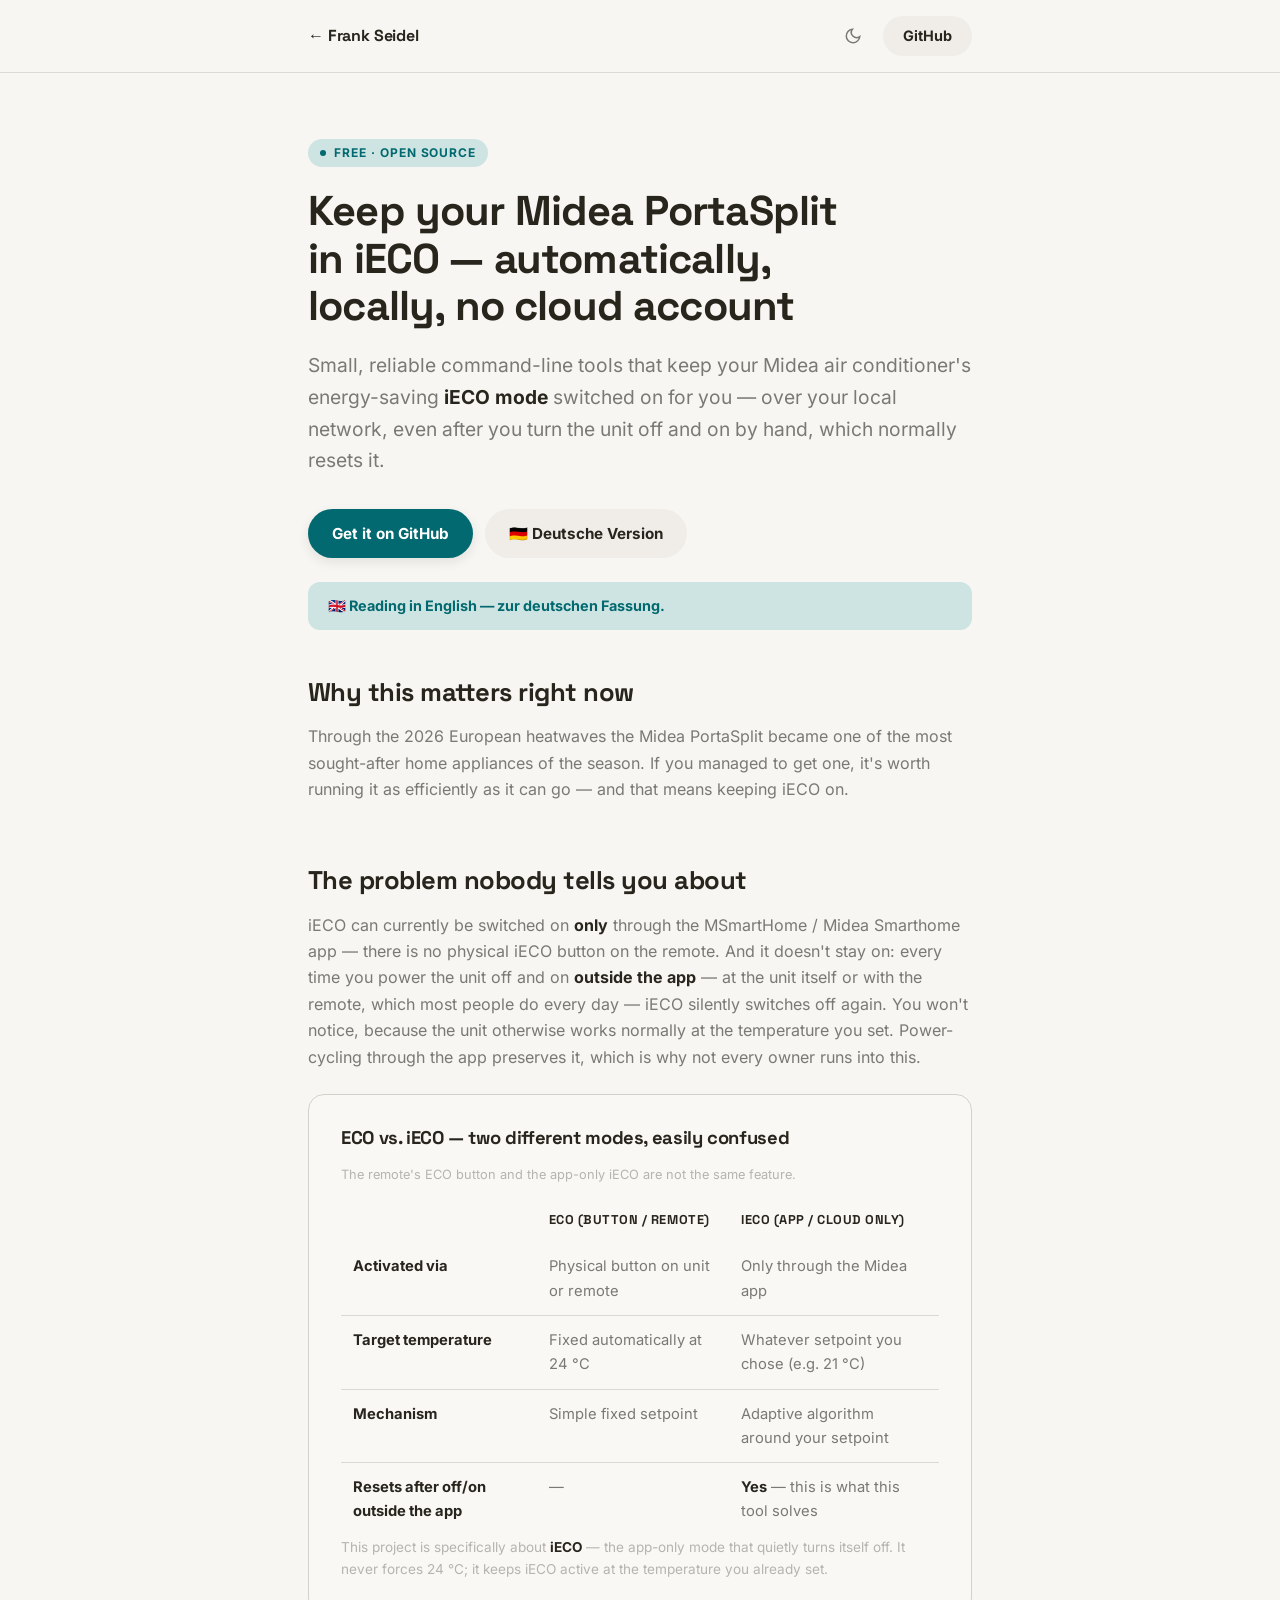
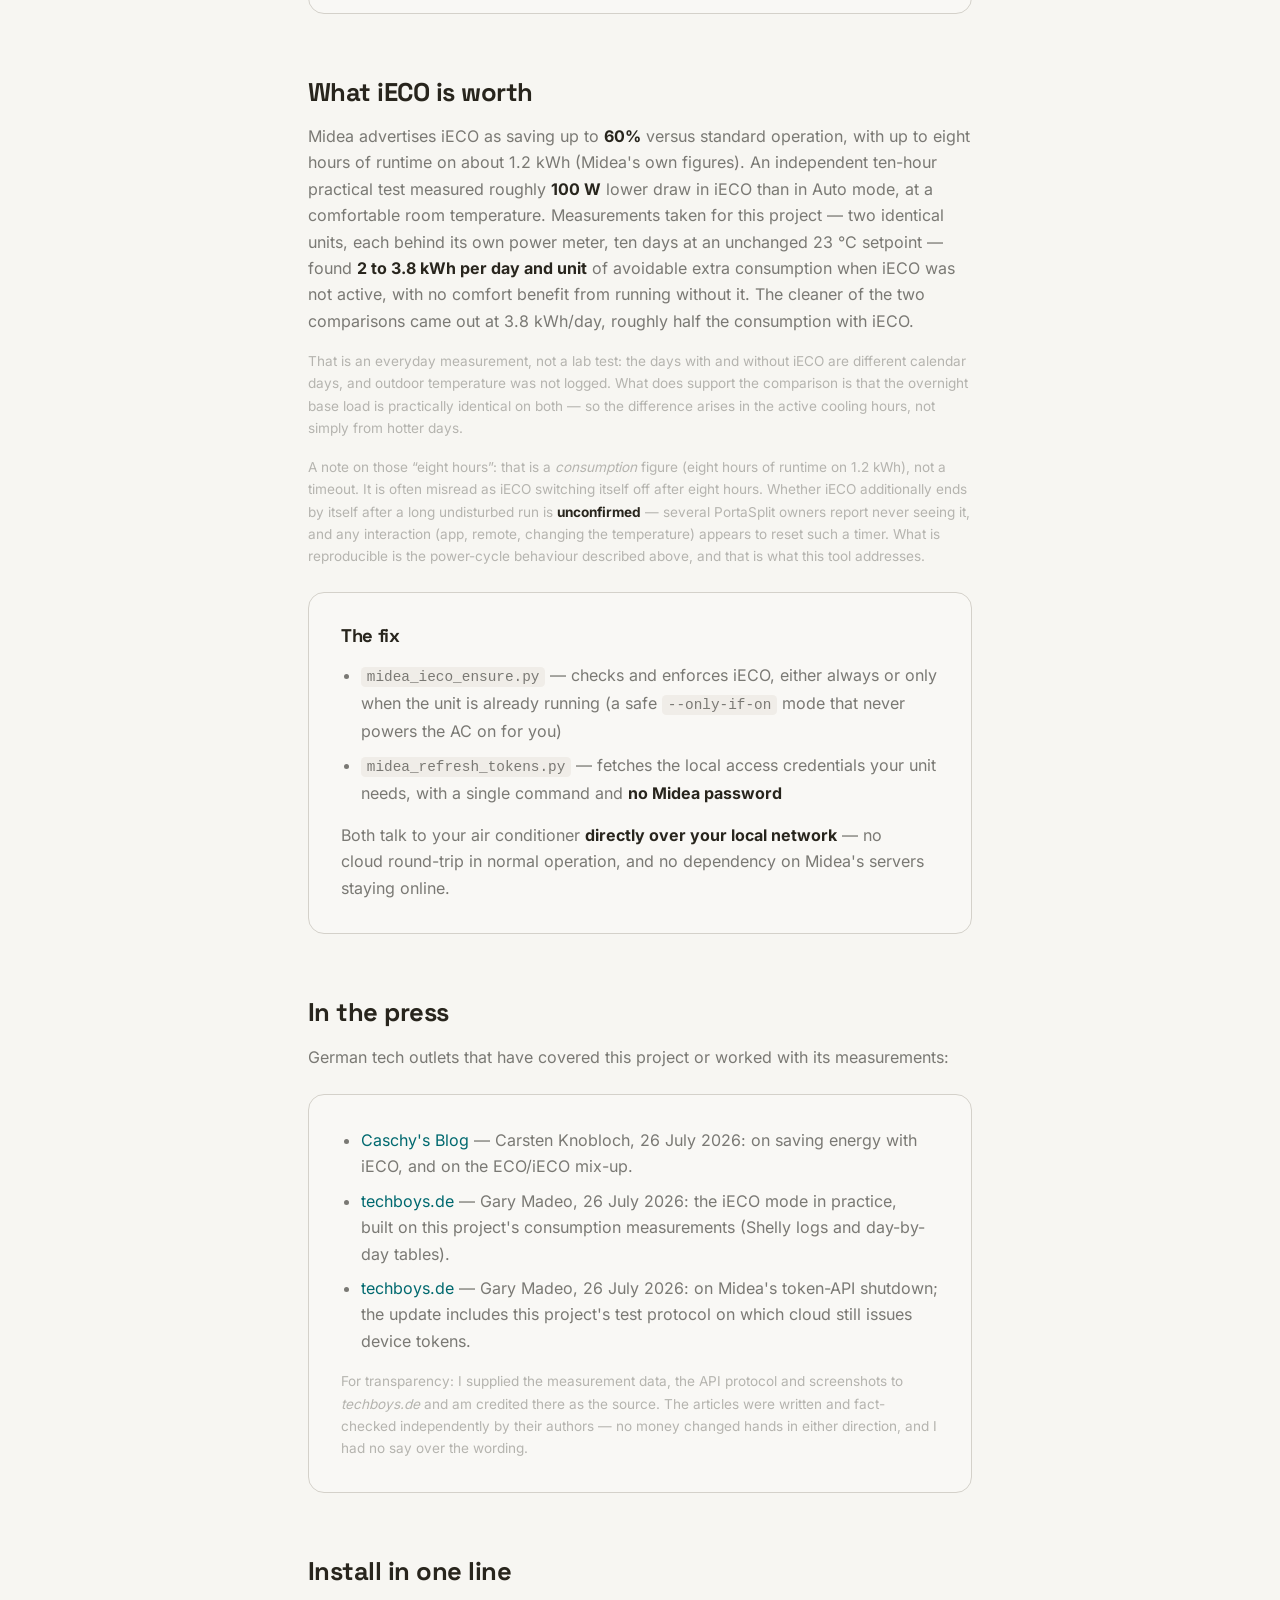
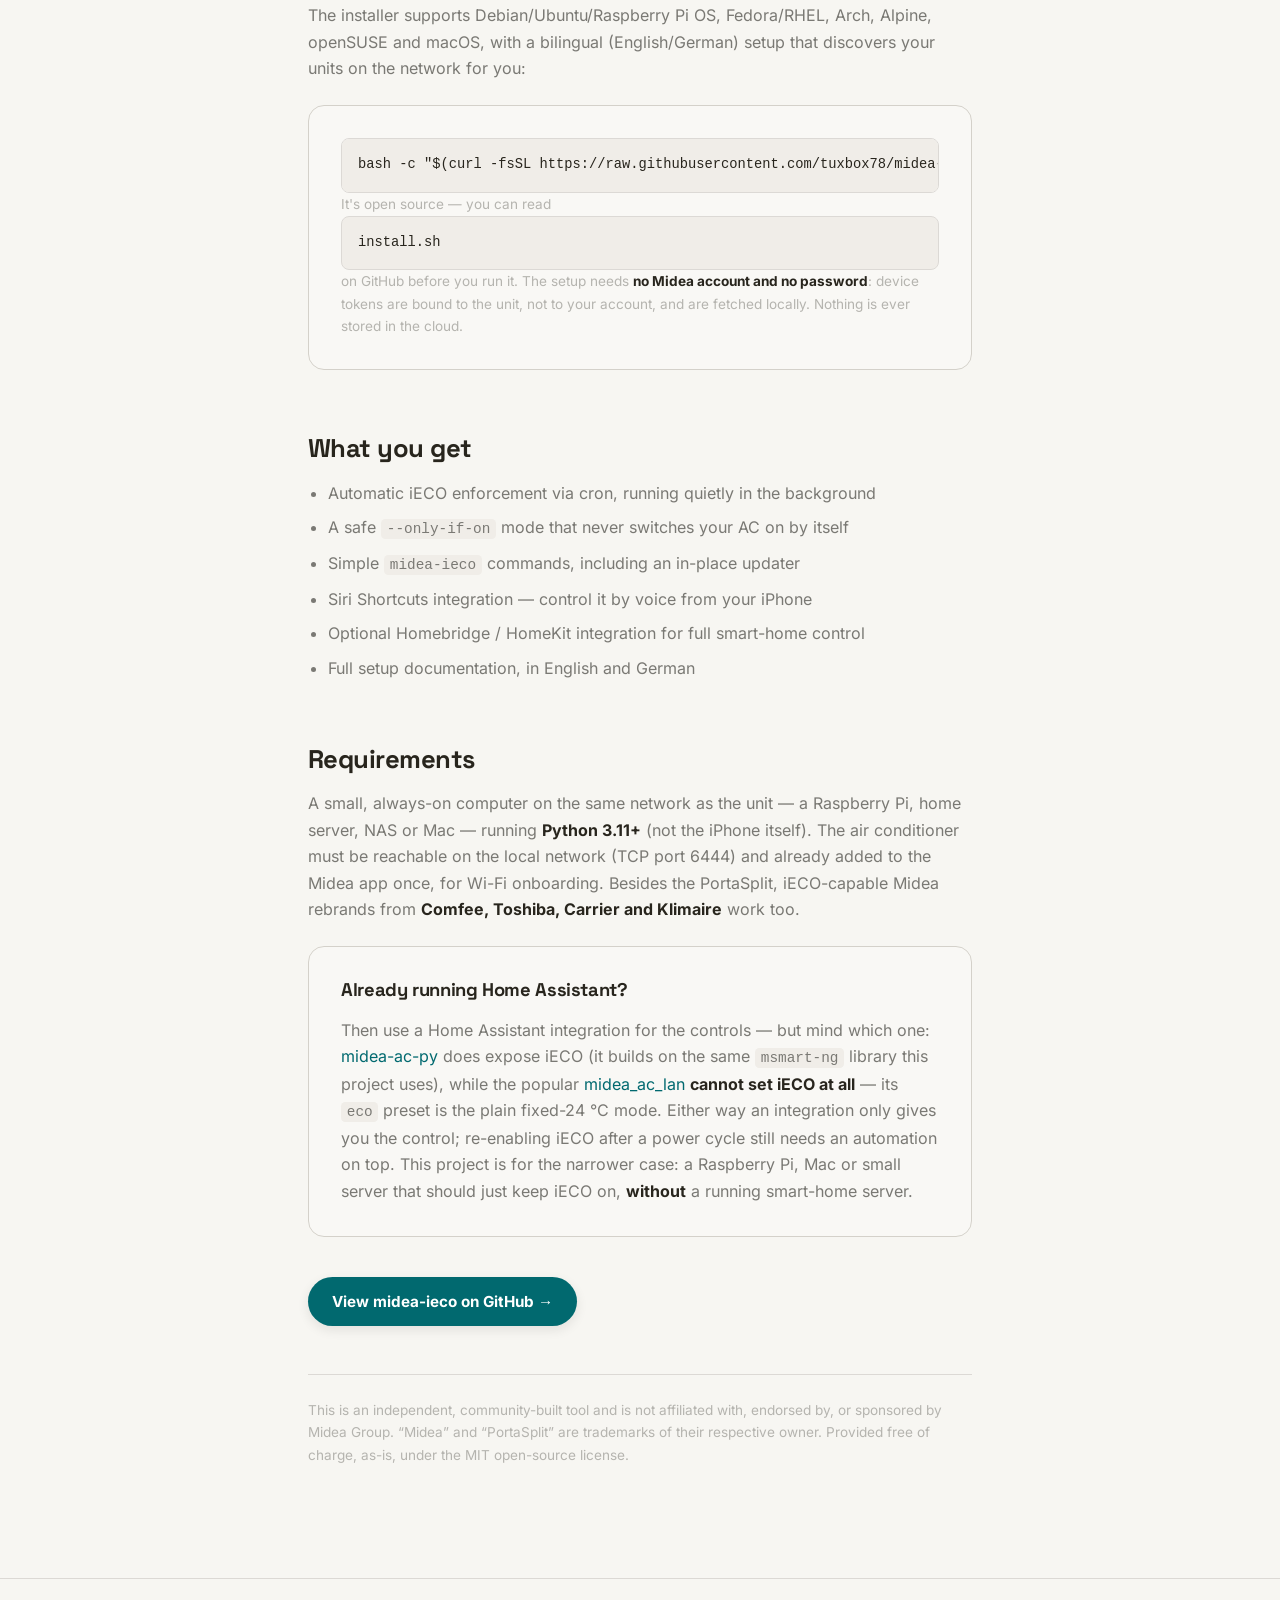
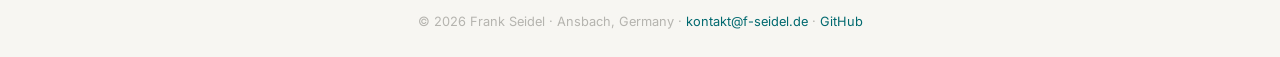
==== commit 548ca842: "midea-ieco pages: add press coverage, fix the midea_ac_lan claim Adds an "In the press" / "In der Pr" ====
--- a/midea-ieco.html
+++ b/midea-ieco.html
@@ -228,6 +228,17 @@
       <p>Both talk to your air conditioner <strong>directly over your local network</strong> — no cloud round-trip in normal operation, and no dependency on Midea's servers staying online.</p>
     </div>
 
+    <h2>In the press</h2>
+    <p>German tech outlets that have covered this project or worked with its measurements:</p>
+    <div class="card">
+      <ul>
+        <li><a href="https://stadt-bremerhaven.de/midea-portasplit-wie-ihr-mit-ieco-strom-spart/" target="_blank" rel="noopener noreferrer">Caschy's Blog</a> — Carsten Knobloch, 26 July 2026: on saving energy with iECO, and on the ECO/iECO mix-up.</li>
+        <li><a href="https://www.techboys.de/portasplit-ieco" target="_blank" rel="noopener noreferrer">techboys.de</a> — Gary Madeo, 26 July 2026: the iECO mode in practice, built on this project's consumption measurements (Shelly logs and day-by-day tables).</li>
+        <li><a href="https://www.techboys.de/portasplit-home-assistant" target="_blank" rel="noopener noreferrer">techboys.de</a> — Gary Madeo, 26 July 2026: on Midea's token-API shutdown; the update includes this project's test protocol on which cloud still issues device tokens.</li>
+      </ul>
+      <p class="muted">For transparency: I supplied the measurement data, the API protocol and screenshots to <em>techboys.de</em> and am credited there as the source. The articles were written and fact-checked independently by their authors — no money changed hands in either direction, and I had no say over the wording.</p>
+    </div>
+
     <h2>Install in one line</h2>
     <p>The installer supports Debian/Ubuntu/Raspberry&nbsp;Pi&nbsp;OS, Fedora/RHEL, Arch, Alpine, openSUSE and macOS, with a bilingual (English/German) setup that discovers your units on the network for you:</p>
     <div class="card install">
@@ -250,7 +261,7 @@
 
     <div class="card">
       <h3>Already running Home Assistant?</h3>
-      <p>Then you don't need this. Use the actively maintained <a href="https://github.com/wuwentao/midea_ac_lan" target="_blank" rel="noopener noreferrer">midea_ac_lan</a> integration, which exposes iECO as one preset among full climate controls. This project is for the narrower case: a Raspberry&nbsp;Pi, Mac or small server that should just keep iECO on, <strong>without</strong> a running smart-home server.</p>
+      <p>Then use a Home Assistant integration for the controls — but mind which one: <a href="https://github.com/mill1000/midea-ac-py" target="_blank" rel="noopener noreferrer">midea-ac-py</a> does expose iECO (it builds on the same <code>msmart-ng</code> library this project uses), while the popular <a href="https://github.com/wuwentao/midea_ac_lan" target="_blank" rel="noopener noreferrer">midea_ac_lan</a> <strong>cannot set iECO at all</strong> — its <code>eco</code> preset is the plain fixed-24&nbsp;°C mode. Either way an integration only gives you the control; re-enabling iECO after a power cycle still needs an automation on top. This project is for the narrower case: a Raspberry&nbsp;Pi, Mac or small server that should just keep iECO on, <strong>without</strong> a running smart-home server.</p>
     </div>
 
     <div class="btnrow" style="margin-top:var(--sp10)">
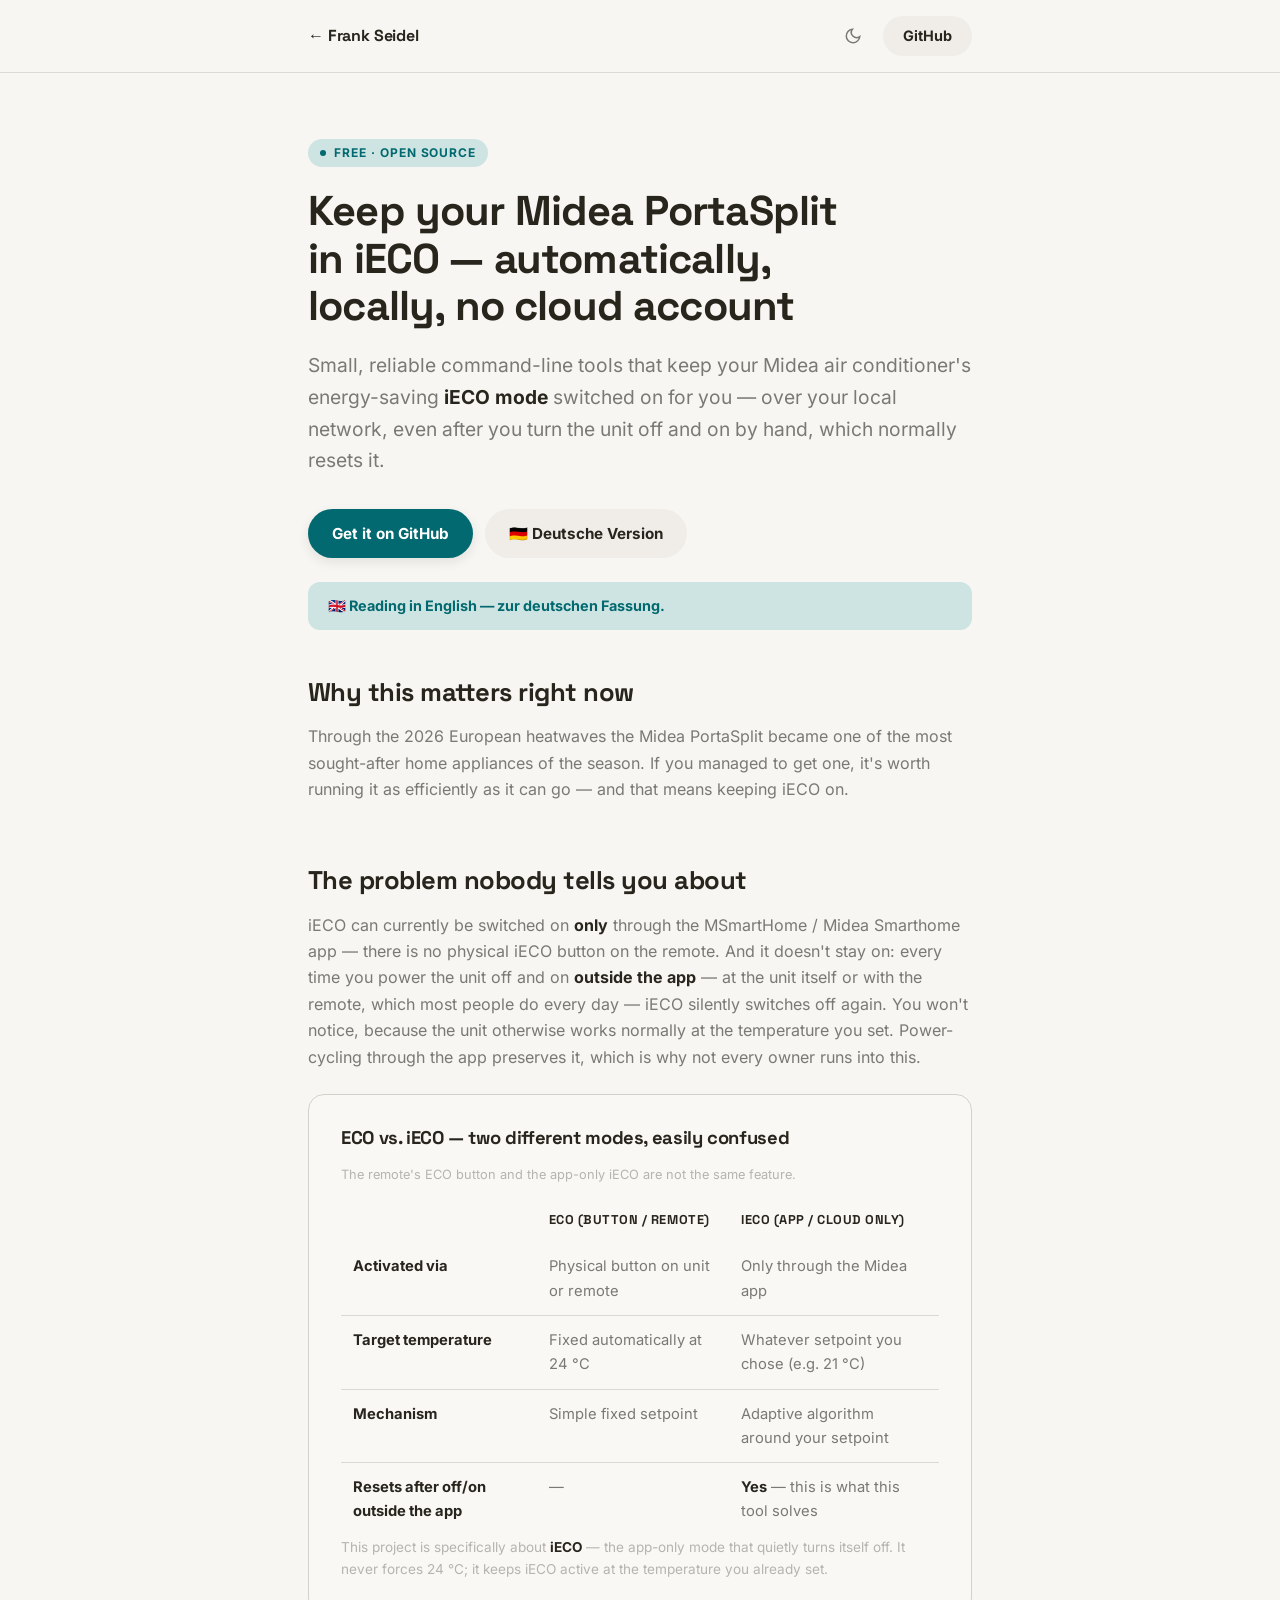
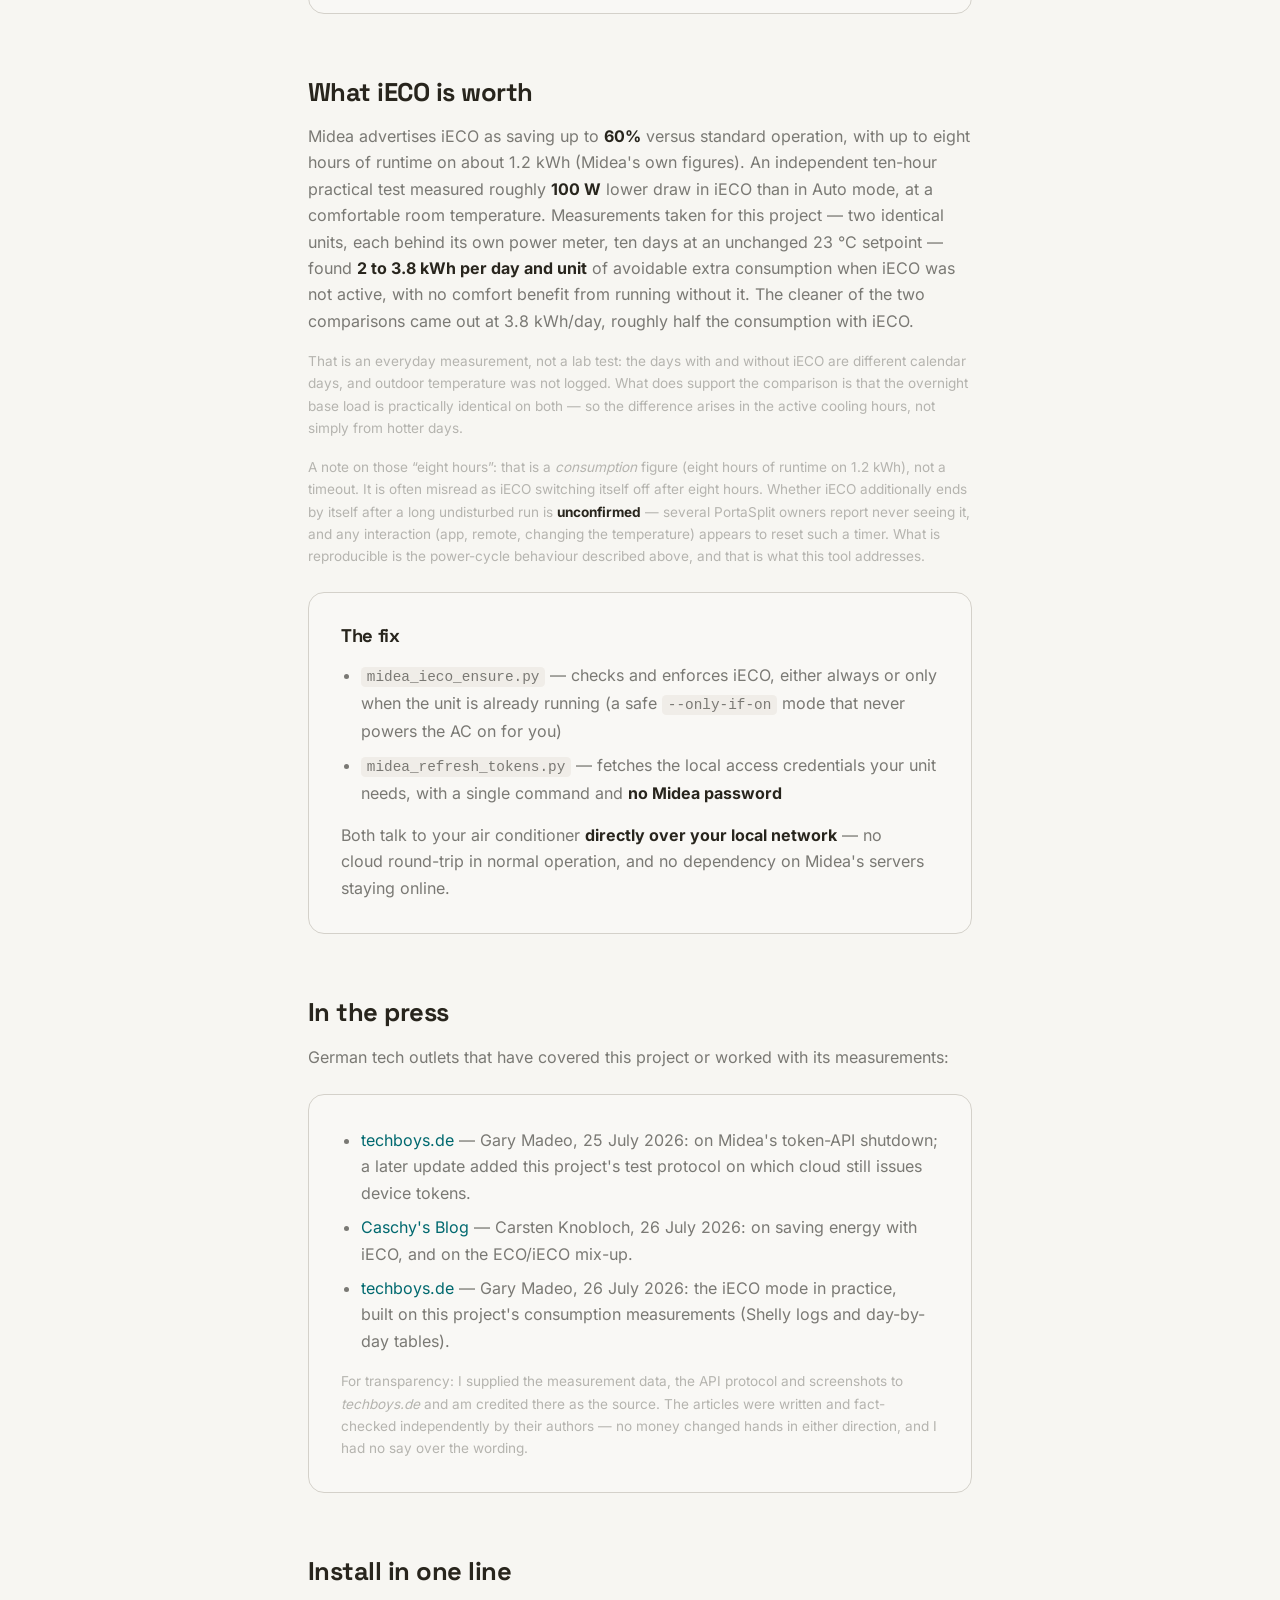
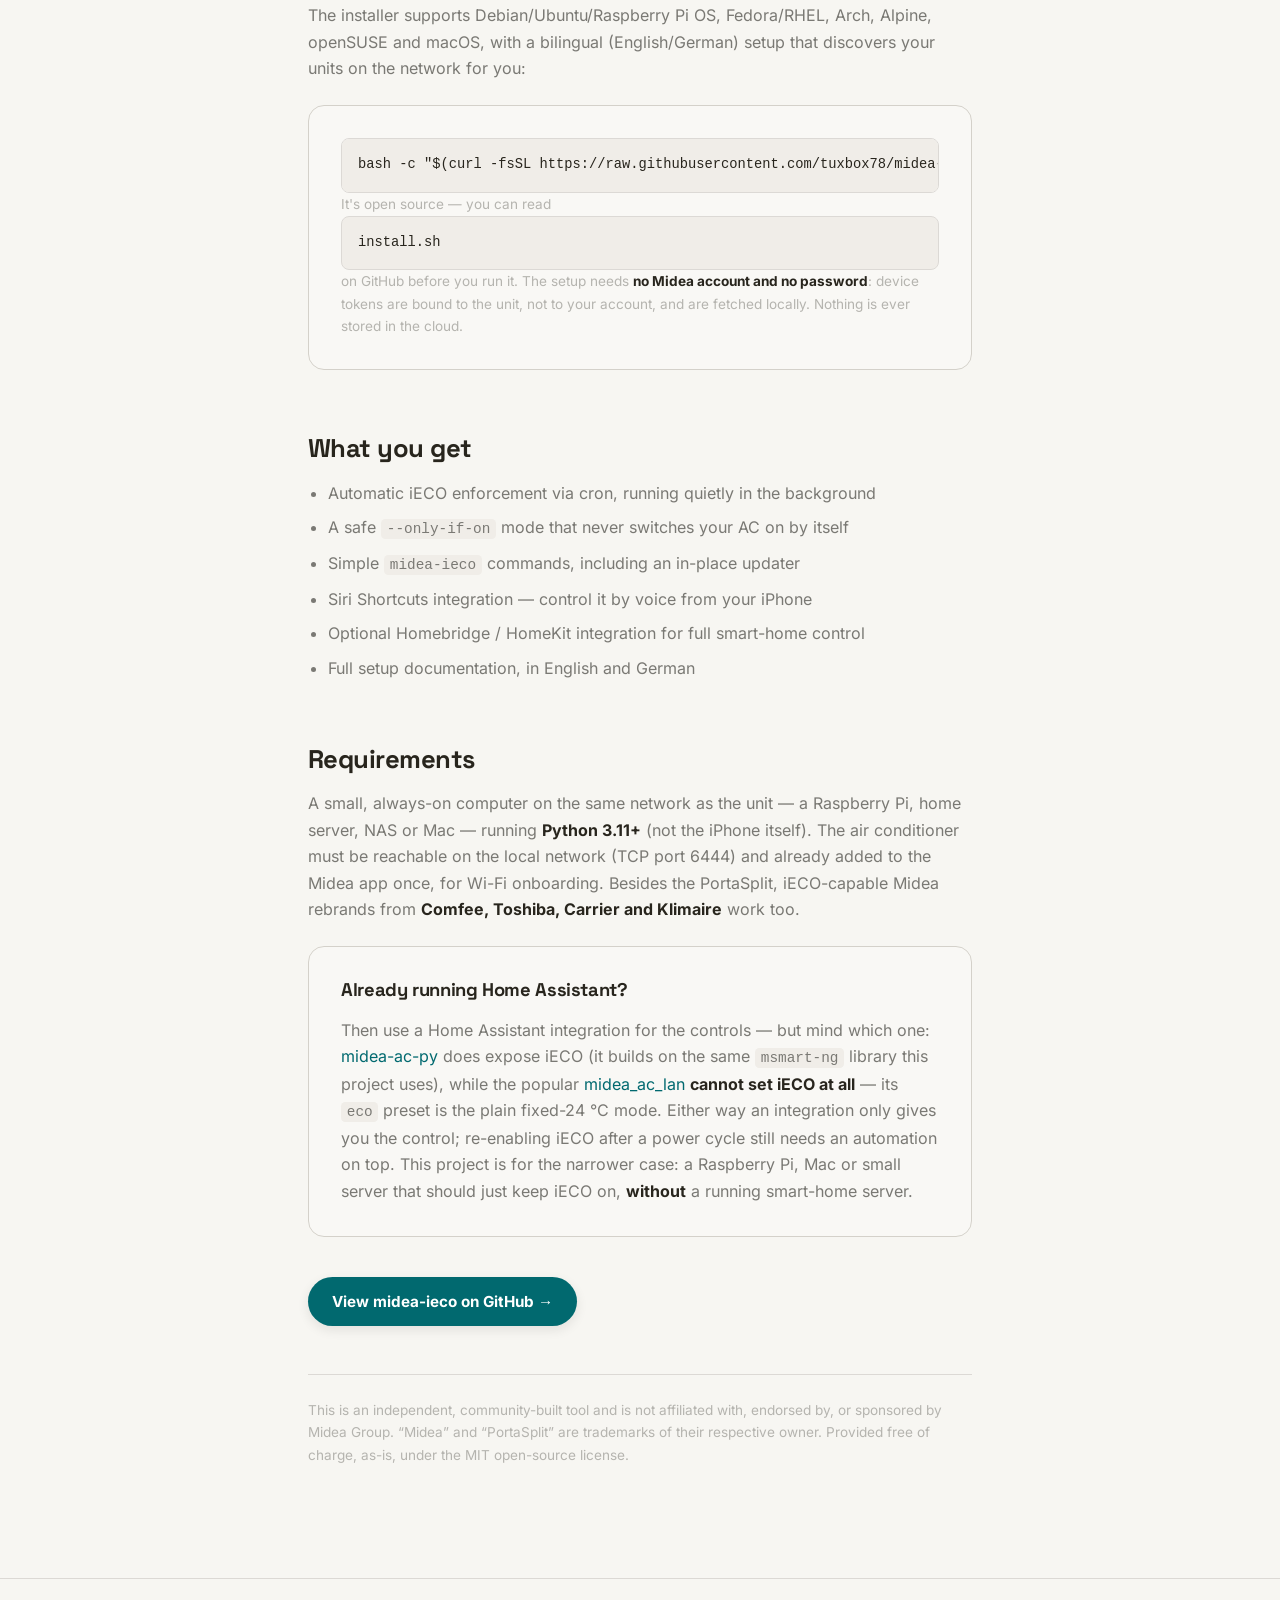
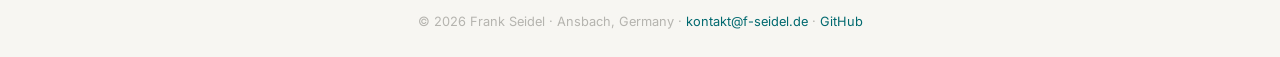
==== commit 305bd4b9: "midea-ieco pages: correct the token-API article date in the press list Same fix as in the project RE" ====
--- a/midea-ieco.html
+++ b/midea-ieco.html
@@ -232,9 +232,9 @@
     <p>German tech outlets that have covered this project or worked with its measurements:</p>
     <div class="card">
       <ul>
+        <li><a href="https://www.techboys.de/portasplit-home-assistant" target="_blank" rel="noopener noreferrer">techboys.de</a> — Gary Madeo, 25 July 2026: on Midea's token-API shutdown; a later update added this project's test protocol on which cloud still issues device tokens.</li>
         <li><a href="https://stadt-bremerhaven.de/midea-portasplit-wie-ihr-mit-ieco-strom-spart/" target="_blank" rel="noopener noreferrer">Caschy's Blog</a> — Carsten Knobloch, 26 July 2026: on saving energy with iECO, and on the ECO/iECO mix-up.</li>
         <li><a href="https://www.techboys.de/portasplit-ieco" target="_blank" rel="noopener noreferrer">techboys.de</a> — Gary Madeo, 26 July 2026: the iECO mode in practice, built on this project's consumption measurements (Shelly logs and day-by-day tables).</li>
-        <li><a href="https://www.techboys.de/portasplit-home-assistant" target="_blank" rel="noopener noreferrer">techboys.de</a> — Gary Madeo, 26 July 2026: on Midea's token-API shutdown; the update includes this project's test protocol on which cloud still issues device tokens.</li>
       </ul>
       <p class="muted">For transparency: I supplied the measurement data, the API protocol and screenshots to <em>techboys.de</em> and am credited there as the source. The articles were written and fact-checked independently by their authors — no money changed hands in either direction, and I had no say over the wording.</p>
     </div>
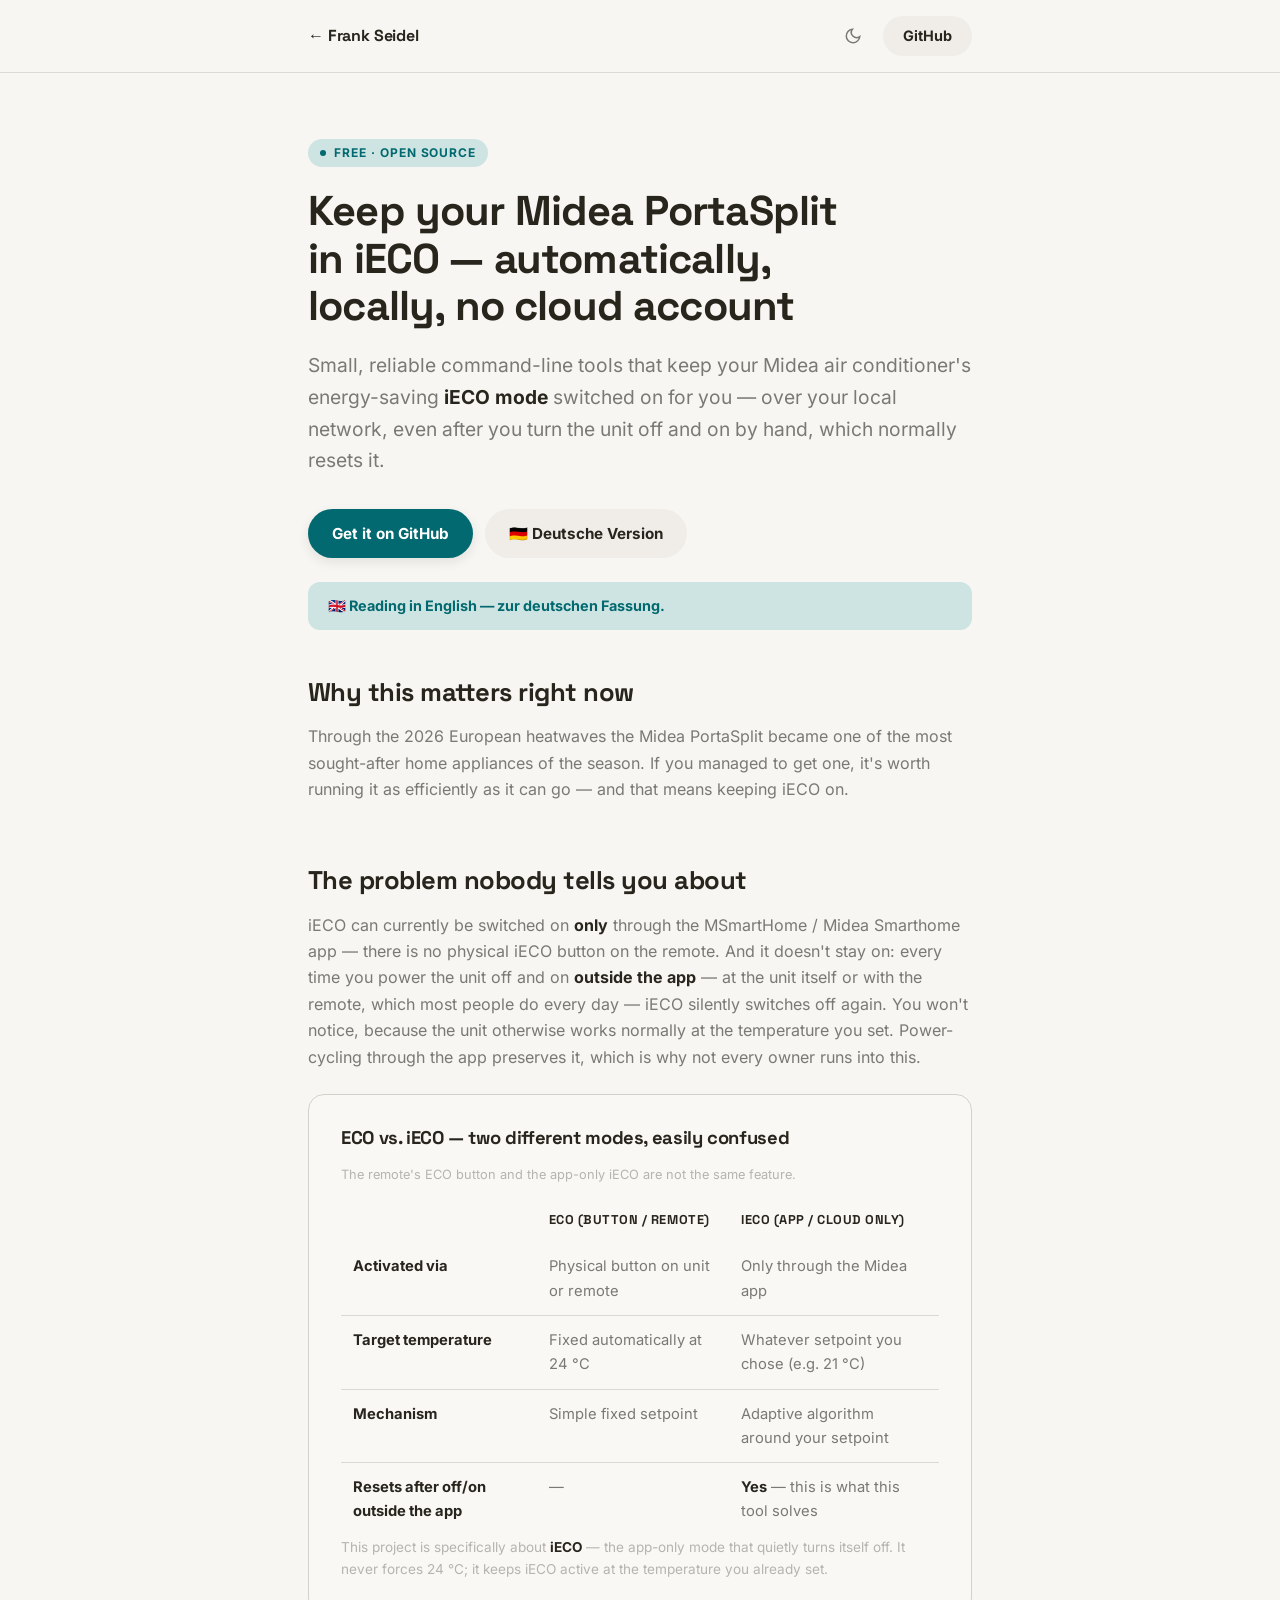
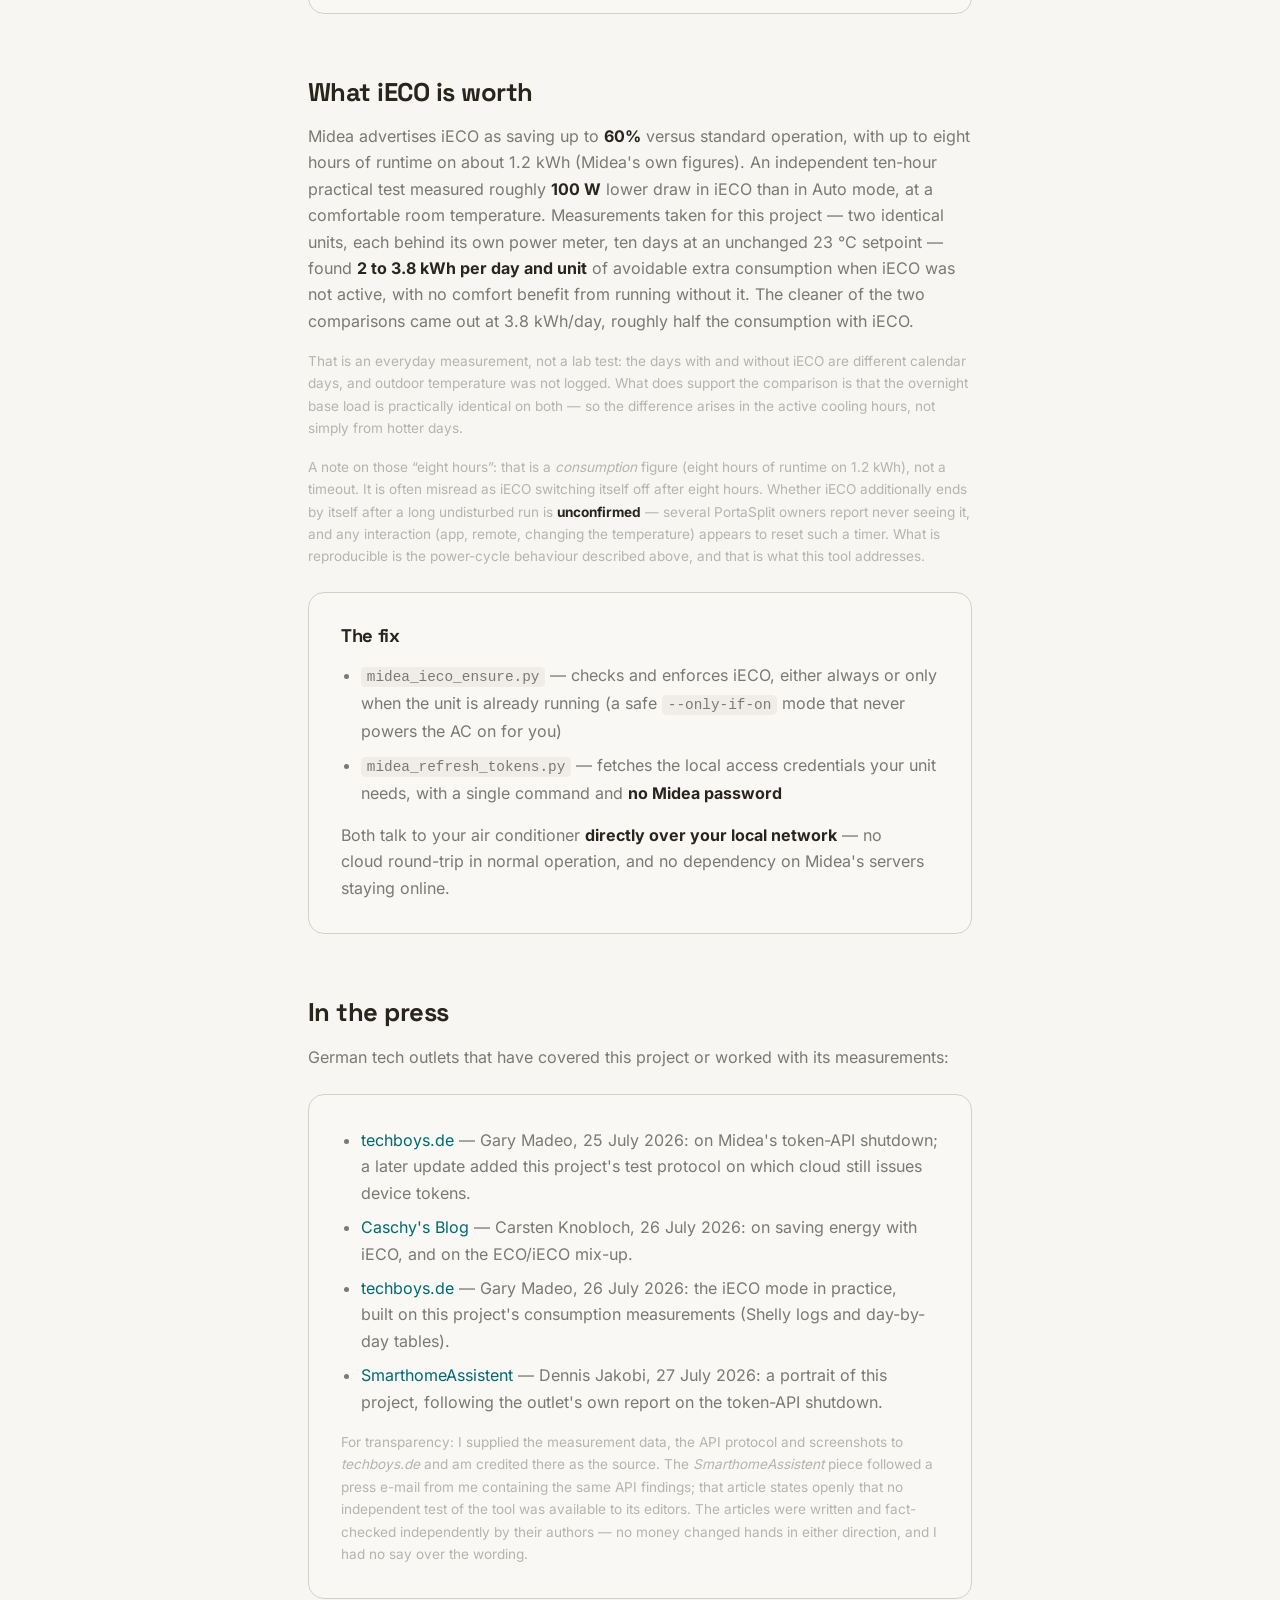
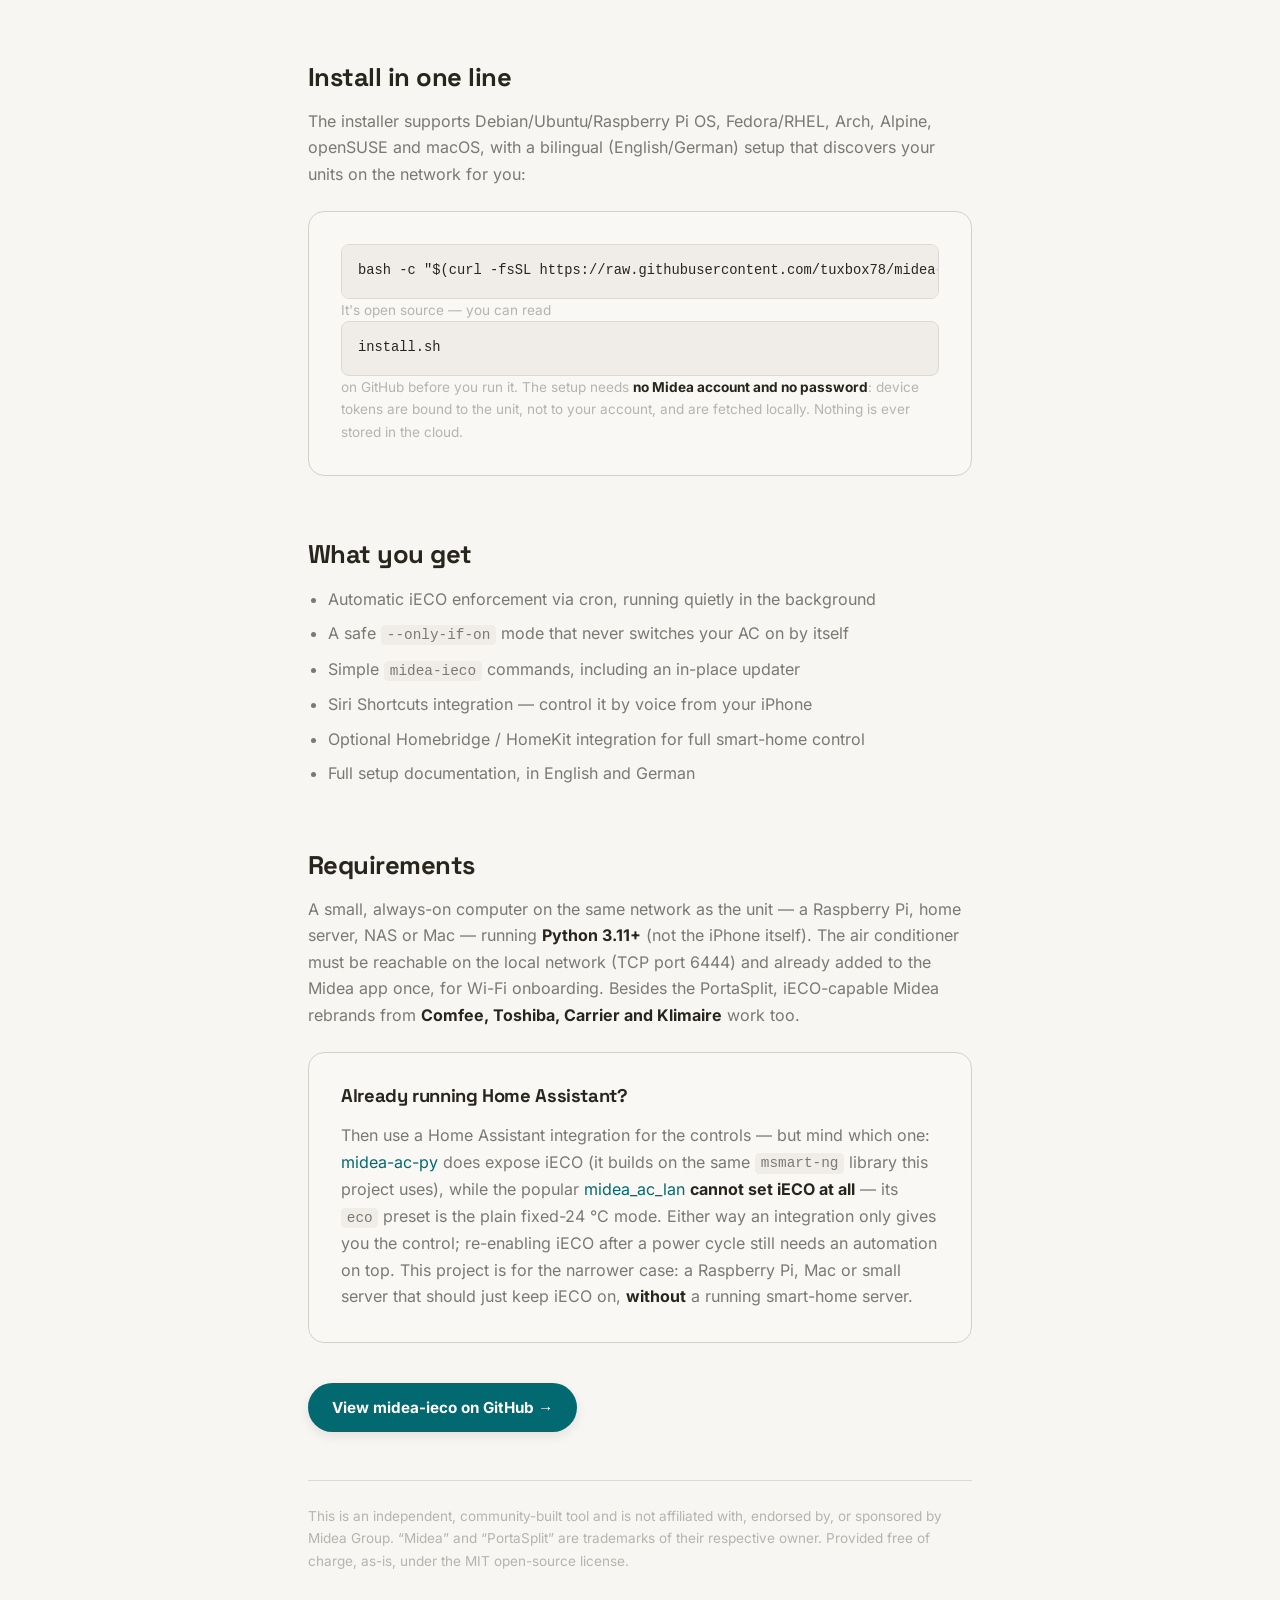
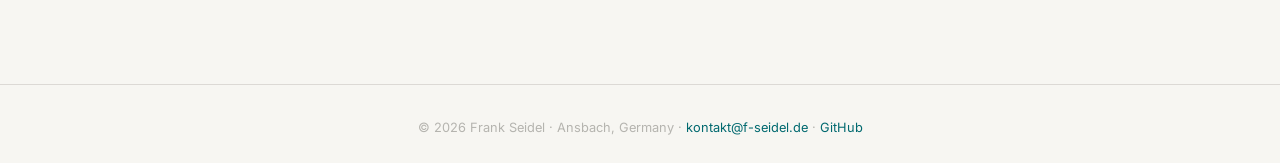
==== commit c539715a: "midea-ieco pages: add the SmarthomeAssistent article to the press list Dennis Jakobi (SmarthomeAssis" ====
--- a/midea-ieco.html
+++ b/midea-ieco.html
@@ -235,8 +235,9 @@
         <li><a href="https://www.techboys.de/portasplit-home-assistant" target="_blank" rel="noopener noreferrer">techboys.de</a> — Gary Madeo, 25 July 2026: on Midea's token-API shutdown; a later update added this project's test protocol on which cloud still issues device tokens.</li>
         <li><a href="https://stadt-bremerhaven.de/midea-portasplit-wie-ihr-mit-ieco-strom-spart/" target="_blank" rel="noopener noreferrer">Caschy's Blog</a> — Carsten Knobloch, 26 July 2026: on saving energy with iECO, and on the ECO/iECO mix-up.</li>
         <li><a href="https://www.techboys.de/portasplit-ieco" target="_blank" rel="noopener noreferrer">techboys.de</a> — Gary Madeo, 26 July 2026: the iECO mode in practice, built on this project's consumption measurements (Shelly logs and day-by-day tables).</li>
+        <li><a href="https://www.smarthomeassistent.de/midea-ieco-kostenloses-tool-sichert-portasplit-zugriff-und-soll-strom-sparen/" target="_blank" rel="noopener noreferrer">SmarthomeAssistent</a> — Dennis Jakobi, 27&nbsp;July 2026: a portrait of this project, following the outlet's own report on the token-API shutdown.</li>
       </ul>
-      <p class="muted">For transparency: I supplied the measurement data, the API protocol and screenshots to <em>techboys.de</em> and am credited there as the source. The articles were written and fact-checked independently by their authors — no money changed hands in either direction, and I had no say over the wording.</p>
+      <p class="muted">For transparency: I supplied the measurement data, the API protocol and screenshots to <em>techboys.de</em> and am credited there as the source. The <em>SmarthomeAssistent</em> piece followed a press e-mail from me containing the same API findings; that article states openly that no independent test of the tool was available to its editors. The articles were written and fact-checked independently by their authors — no money changed hands in either direction, and I had no say over the wording.</p>
     </div>
 
     <h2>Install in one line</h2>
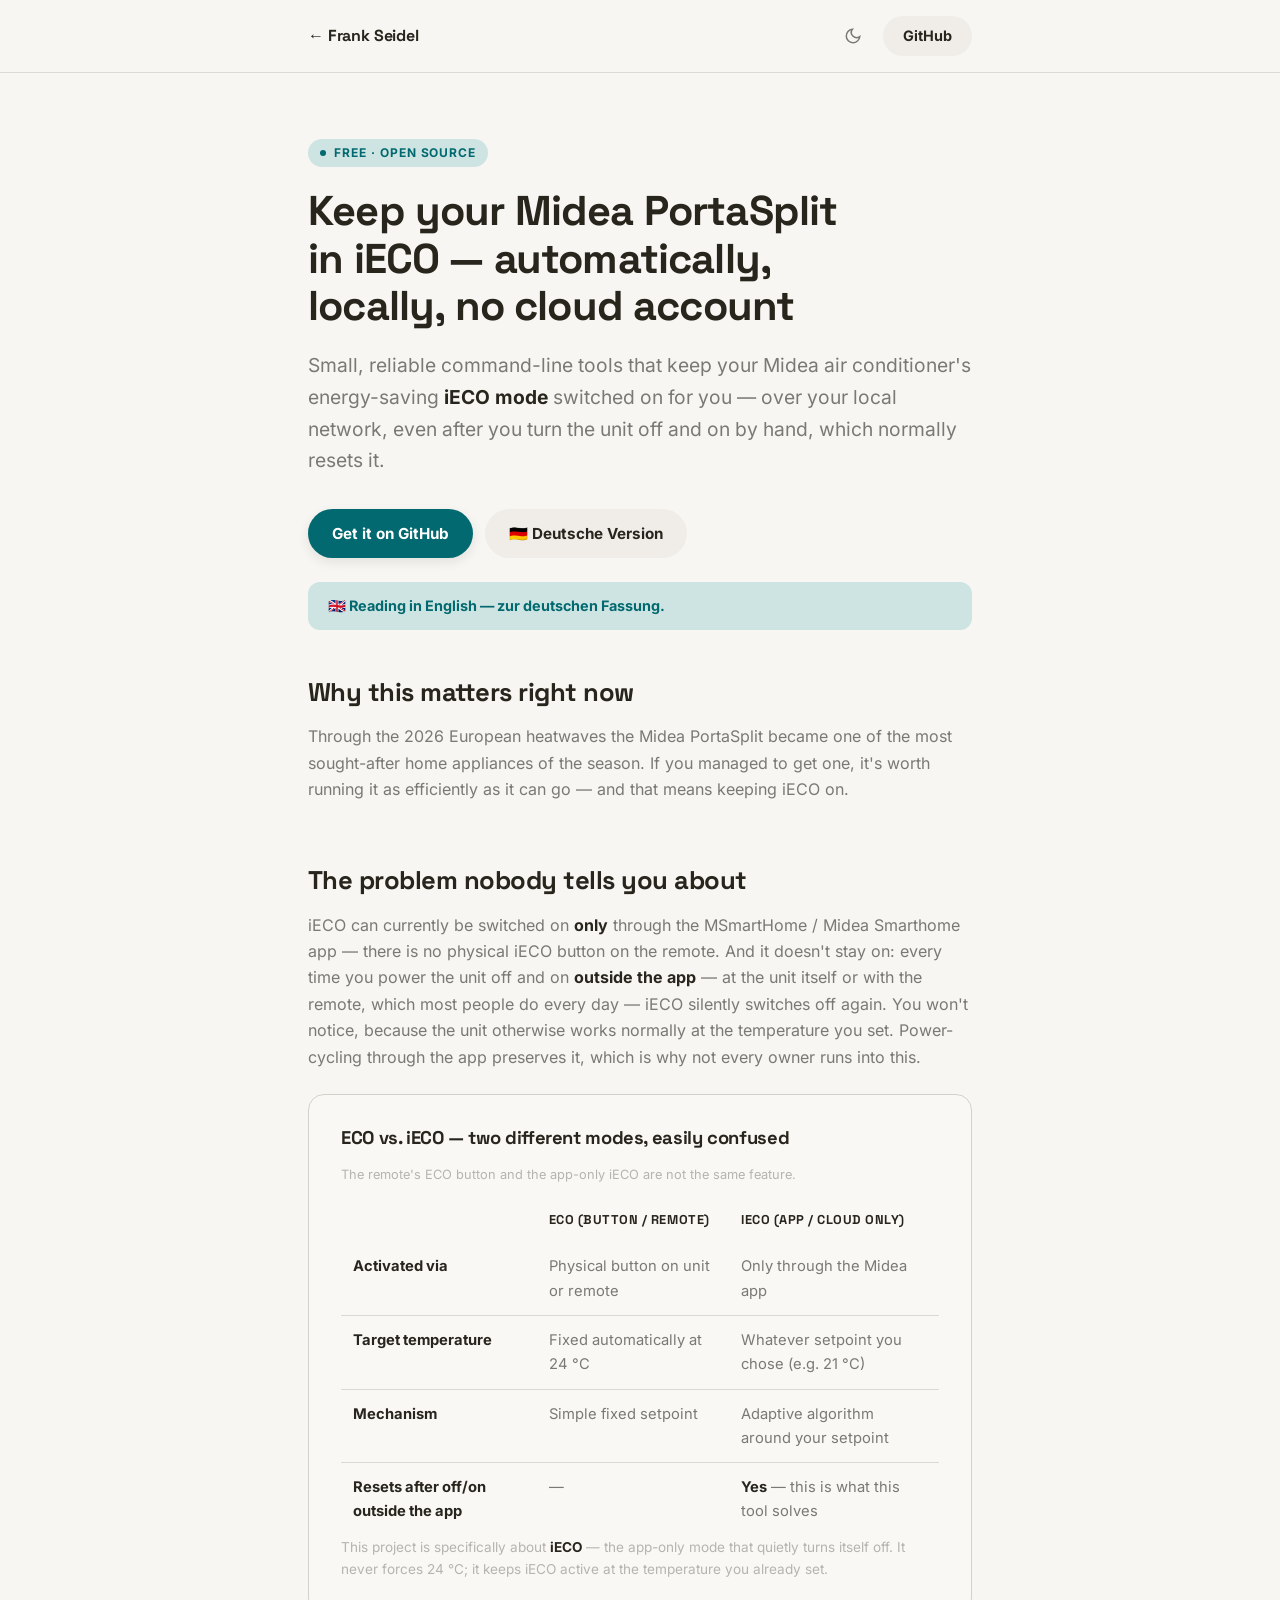
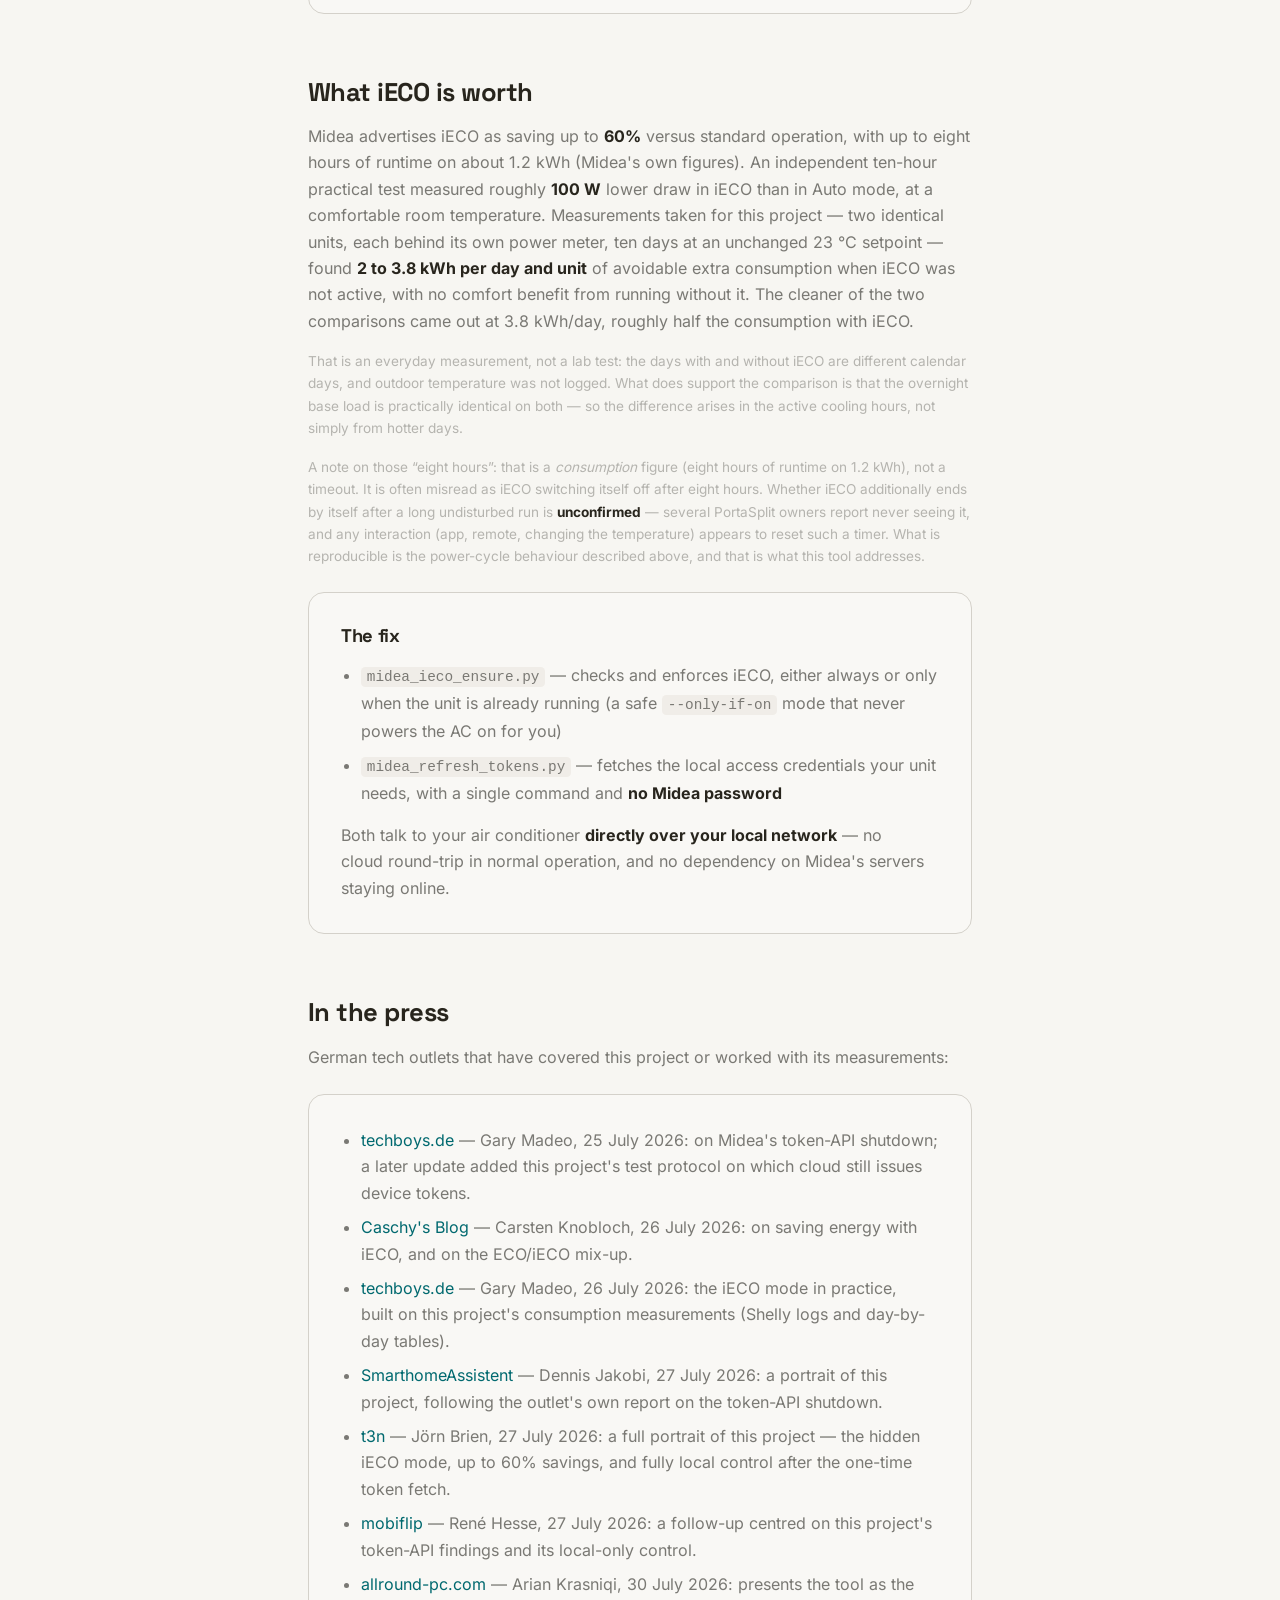
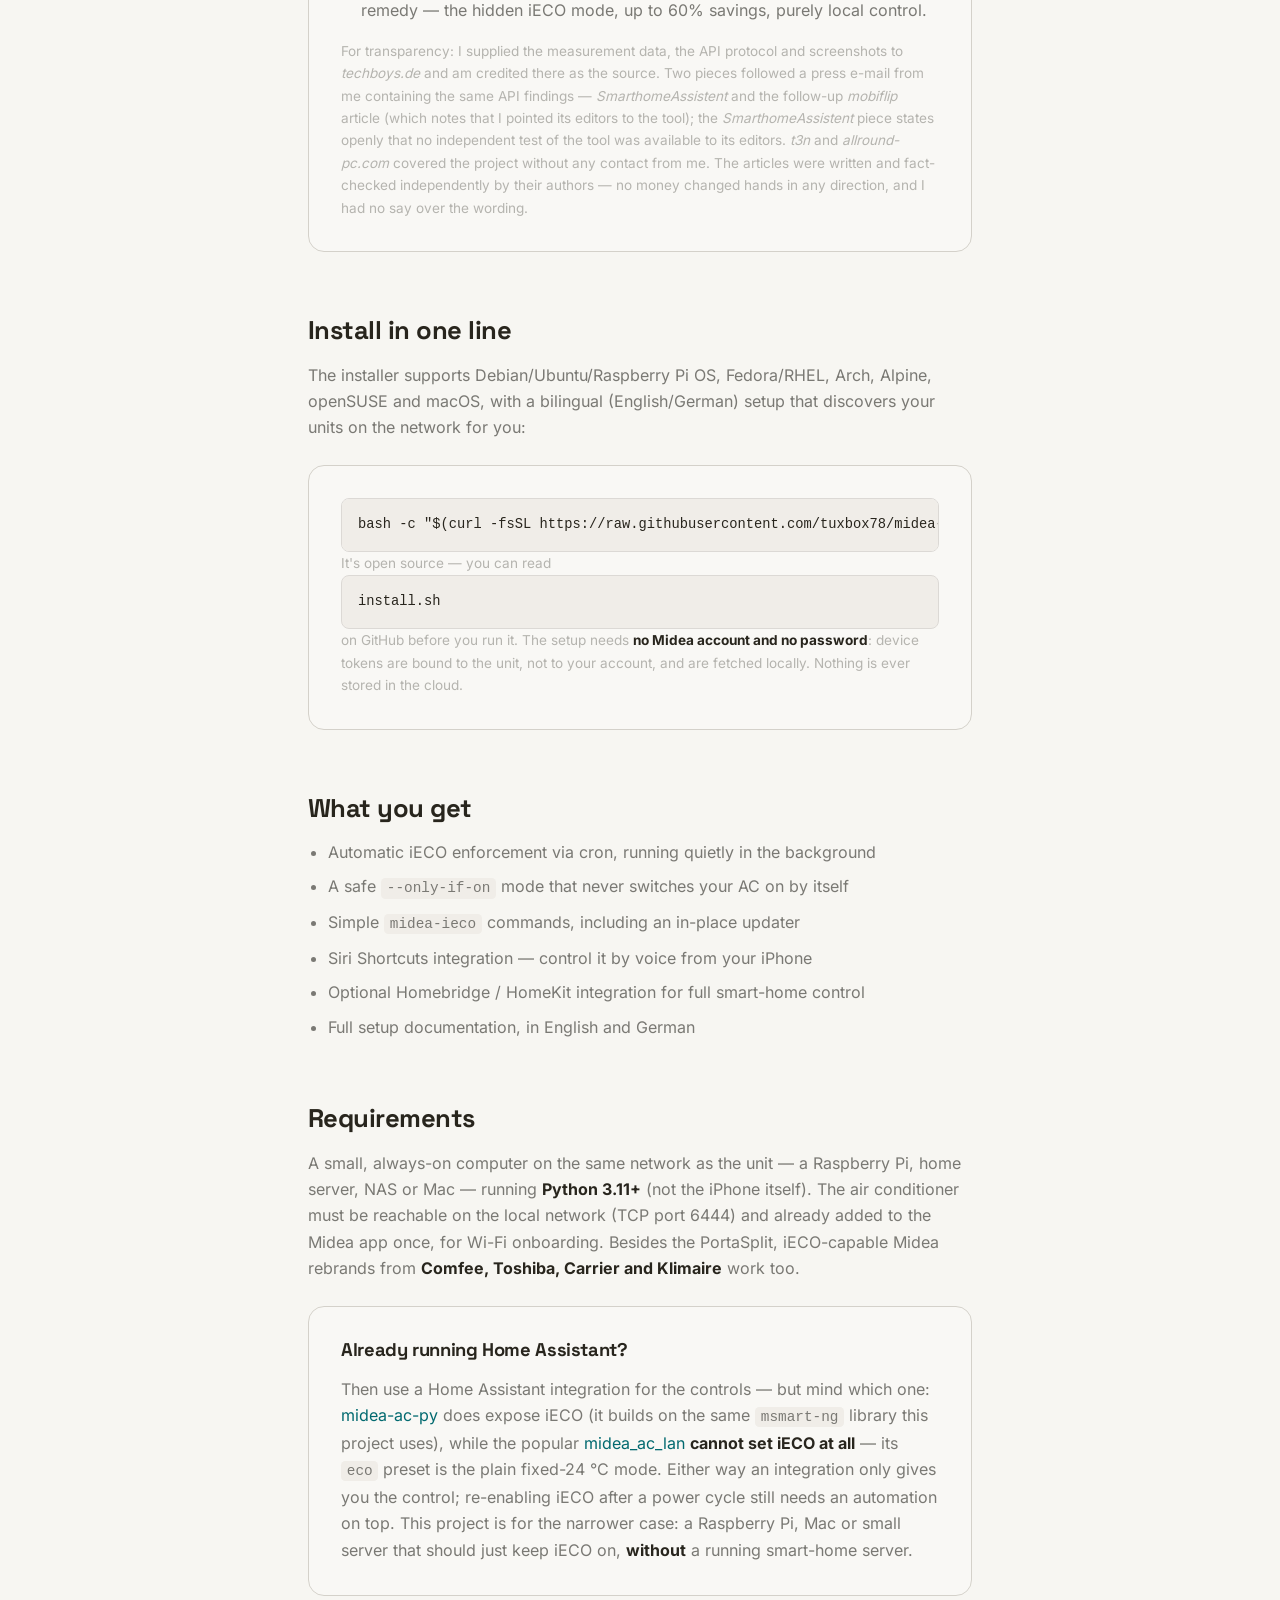
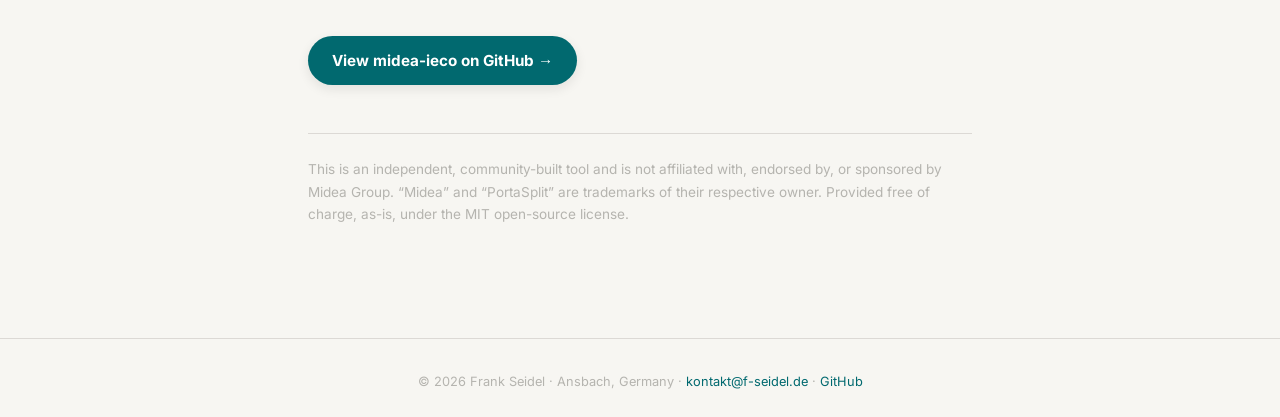
==== commit 813dd04b: "midea-ieco: add t3n, mobiflip follow-up and allround-pc to the press list" ====
--- a/midea-ieco.html
+++ b/midea-ieco.html
@@ -236,8 +236,11 @@
         <li><a href="https://stadt-bremerhaven.de/midea-portasplit-wie-ihr-mit-ieco-strom-spart/" target="_blank" rel="noopener noreferrer">Caschy's Blog</a> — Carsten Knobloch, 26 July 2026: on saving energy with iECO, and on the ECO/iECO mix-up.</li>
         <li><a href="https://www.techboys.de/portasplit-ieco" target="_blank" rel="noopener noreferrer">techboys.de</a> — Gary Madeo, 26 July 2026: the iECO mode in practice, built on this project's consumption measurements (Shelly logs and day-by-day tables).</li>
         <li><a href="https://www.smarthomeassistent.de/midea-ieco-kostenloses-tool-sichert-portasplit-zugriff-und-soll-strom-sparen/" target="_blank" rel="noopener noreferrer">SmarthomeAssistent</a> — Dennis Jakobi, 27&nbsp;July 2026: a portrait of this project, following the outlet's own report on the token-API shutdown.</li>
+        <li><a href="https://t3n.de/news/strom-sparen-ieco-midea-portasplit-1754965/" target="_blank" rel="noopener noreferrer">t3n</a> — Jörn Brien, 27 July 2026: a full portrait of this project — the hidden iECO mode, up to 60% savings, and fully local control after the one-time token fetch.</li>
+        <li><a href="https://www.mobiflip.de/midea-portasplit-open-source-tool-sichert-lokale-steuerung/" target="_blank" rel="noopener noreferrer">mobiflip</a> — René Hesse, 27 July 2026: a follow-up centred on this project's token-API findings and its local-only control.</li>
+        <li><a href="https://www.allround-pc.com/news/midea-portasplit-kuehlt-durch-den-sommer-mit-diesem-open-source-tool-senkt-ihr-den-stromverbrauch" target="_blank" rel="noopener noreferrer">allround-pc.com</a> — Arian Krasniqi, 30 July 2026: presents the tool as the remedy — the hidden iECO mode, up to 60% savings, purely local control.</li>
       </ul>
-      <p class="muted">For transparency: I supplied the measurement data, the API protocol and screenshots to <em>techboys.de</em> and am credited there as the source. The <em>SmarthomeAssistent</em> piece followed a press e-mail from me containing the same API findings; that article states openly that no independent test of the tool was available to its editors. The articles were written and fact-checked independently by their authors — no money changed hands in either direction, and I had no say over the wording.</p>
+      <p class="muted">For transparency: I supplied the measurement data, the API protocol and screenshots to <em>techboys.de</em> and am credited there as the source. Two pieces followed a press e-mail from me containing the same API findings — <em>SmarthomeAssistent</em> and the follow-up <em>mobiflip</em> article (which notes that I pointed its editors to the tool); the <em>SmarthomeAssistent</em> piece states openly that no independent test of the tool was available to its editors. <em>t3n</em> and <em>allround-pc.com</em> covered the project without any contact from me. The articles were written and fact-checked independently by their authors — no money changed hands in any direction, and I had no say over the wording.</p>
     </div>
 
     <h2>Install in one line</h2>
